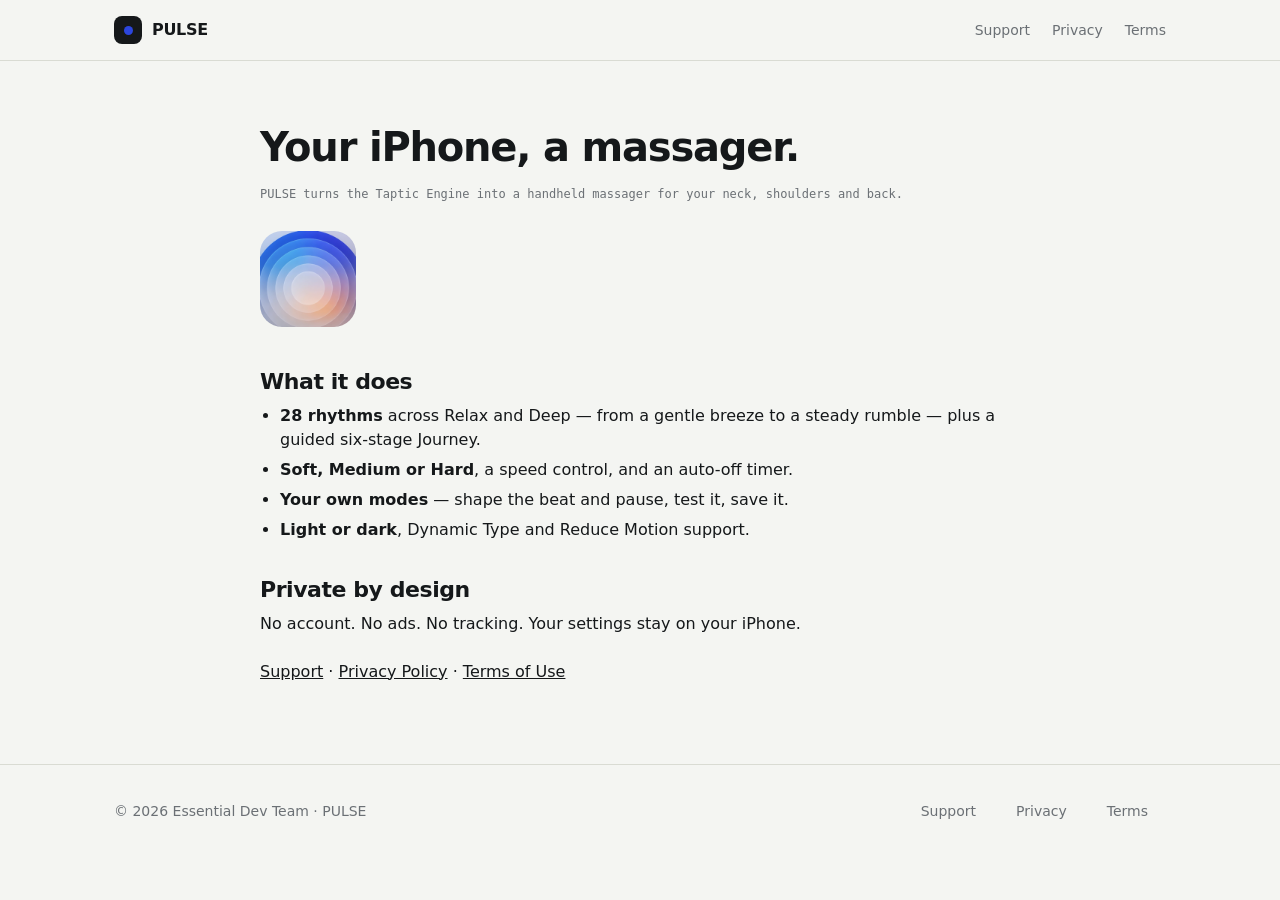
==== index.html @ e2ceb49c "PULSE website: privacy, terms, support" ====
<!doctype html>
<html lang="en">
<head>
  <meta charset="utf-8">
  <meta name="viewport" content="width=device-width, initial-scale=1">
  <title>PULSE — Your iPhone, a massager</title>
  <meta name="description" content="PULSE turns your iPhone into a handheld massager: 28 rhythms, three intensities, an auto-off timer and your own custom modes. No account, no ads, no tracking.">
  <link rel="icon" href="assets/icon.png">
  <link rel="stylesheet" href="style.css">
</head>
<body>
  <header class="site">
    <div class="wrap nav">
      <a class="brand" href="index.html"><span class="mark"></span> PULSE</a>
      <nav class="nav-links"><a href="support.html">Support</a><a href="privacy.html">Privacy</a><a href="terms.html">Terms</a></nav>
    </div>
  </header>

  <main class="wrap doc">
    <h1>Your iPhone, a massager.</h1>
    <p class="updated">PULSE turns the Taptic Engine into a handheld massager for your neck, shoulders and back.</p>
    <p style="margin-top:20px"><img src="assets/icon.png" alt="PULSE app icon" width="96" height="96" style="border-radius:22px"></p>
    <h2>What it does</h2>
    <ul>
      <li><strong>28 rhythms</strong> across Relax and Deep — from a gentle breeze to a steady rumble — plus a guided six-stage Journey.</li>
      <li><strong>Soft, Medium or Hard</strong>, a speed control, and an auto-off timer.</li>
      <li><strong>Your own modes</strong> — shape the beat and pause, test it, save it.</li>
      <li><strong>Light or dark</strong>, Dynamic Type and Reduce Motion support.</li>
    </ul>
    <h2>Private by design</h2>
    <p>No account. No ads. No tracking. Your settings stay on your iPhone.</p>
    <p style="margin-top:24px"><a href="support.html">Support</a> · <a href="privacy.html">Privacy Policy</a> · <a href="terms.html">Terms of Use</a></p>
  </main>

  <footer class="site">
    <div class="wrap row">
      <span>© 2026 Essential Dev Team · PULSE</span>
      <nav class="nav-links"><a href="support.html">Support</a><a href="privacy.html">Privacy</a><a href="terms.html">Terms</a></nav>
    </div>
  </footer>
</body>
</html>
---- style.css ----
:root {
  --bg: #F4F5F2; --paper: #FFFFFF; --sand: #ECEDE7; --rule: #D9DBD3;
  --ink: #15181A; --mute: #6B7075; --dim: #A2A7AB; --accent: #2C46DE;
  --sf: -apple-system, "SF Pro Text", "SF Pro Display", system-ui, Helvetica, Arial, sans-serif;
  --mono: "SF Mono", ui-monospace, Menlo, Consolas, monospace;
  --wrap: 1100px;
}
@media (prefers-color-scheme: dark) {
  :root { --bg: #15181A; --paper: #1C1F23; --sand: #23272C; --rule: #2F3439; --ink: #F4F5F2; --mute: #A2A7AB; --dim: #6B7075; }
}
* { box-sizing: border-box; margin: 0; padding: 0; }
html { scroll-behavior: smooth; }
body { overflow-x: hidden; background: var(--bg); color: var(--ink); font-family: var(--sf); -webkit-font-smoothing: antialiased; line-height: 1.5; }
a { color: inherit; }
.wrap { max-width: var(--wrap); margin: 0 auto; padding: 0 24px; }
.mono { font-family: var(--mono); }
.orange { color: var(--accent); }

/* header */
header.site { position: sticky; top: 0; z-index: 10; background: color-mix(in srgb, var(--bg) 88%, transparent); backdrop-filter: blur(12px); border-bottom: 1px solid var(--rule); }
.nav { display: flex; align-items: center; justify-content: space-between; height: 60px; }
.brand { display: flex; align-items: center; gap: 10px; text-decoration: none; font-weight: 700; letter-spacing: -0.02em; }
.brand .mark { width: 28px; height: 28px; border-radius: 8px; background: #15181A; position: relative; }
.brand .mark::after { content: ""; position: absolute; inset: 0; margin: auto; width: 9px; height: 9px; border-radius: 50%; background: var(--accent); }
.nav-links { display: flex; gap: 22px; font-size: 14px; }
.nav-links a { text-decoration: none; color: var(--mute); }
.nav-links a:hover, .nav-links a.on { color: var(--ink); }

/* buttons */
.btn { display: inline-flex; align-items: center; justify-content: center; gap: 8px; height: 48px; padding: 0 22px; border-radius: 12px; background: var(--ink); color: var(--bg); font-weight: 600; text-decoration: none; font-size: 15px; transition: transform .15s ease, opacity .15s ease; }
.btn:hover { transform: translateY(-1px); opacity: .92; }
.btn.ghost { background: transparent; color: var(--ink); border: 1px solid var(--rule); }
.btn.orange { background: var(--accent); color: #fff; }

/* hero */
.hero { padding: 72px 0 40px; display: grid; grid-template-columns: 1.1fr .9fr; gap: 48px; align-items: center; }
.hero h1 { font-size: clamp(40px, 6vw, 68px); line-height: 1.02; letter-spacing: -0.035em; font-weight: 800; }
.hero h1 em { font-style: normal; color: var(--accent); }
.hero p.lead { margin-top: 20px; font-size: 19px; color: var(--mute); max-width: 48ch; }
.hero .cta { margin-top: 28px; display: flex; gap: 12px; flex-wrap: wrap; align-items: center; }
.hero .cta small { font-family: var(--mono); font-size: 12px; color: var(--dim); }
.hero-proof { margin-top: 28px; display: flex; gap: 22px; flex-wrap: wrap; font-family: var(--mono); font-size: 12px; color: var(--mute); }
.hero-proof span::before { content: "●"; color: var(--accent); margin-right: 8px; }

/* phone */
.phone { width: 300px; aspect-ratio: 603/1311; border-radius: 46px; border: 6px solid #1c1f23; background: #000; overflow: hidden; box-shadow: 0 40px 80px rgba(0,0,0,.25), inset 0 0 0 1px rgba(255,255,255,.06); position: relative; }
.phone img { width: 100%; height: 100%; display: block; object-fit: cover; }
.phone-stage { position: relative; display: flex; justify-content: center; }
.phone-stage .phone.back { position: absolute; translate: -150px 44px; rotate: -6deg; scale: .86; opacity: .92; z-index: 0; }
.phone-stage .phone.front { z-index: 1; }
@media (prefers-reduced-motion: no-preference) {
  .float { animation: float 7s ease-in-out infinite; }
  .float.delay { animation-delay: -3.5s; }
  @keyframes float { 0%,100% { transform: translateY(0) } 50% { transform: translateY(-10px) } }
}

/* sections */
section { padding: 80px 0; border-top: 1px solid var(--rule); }
.eyebrow { font-family: var(--mono); font-size: 12px; color: var(--accent); letter-spacing: .04em; text-transform: uppercase; }
h2 { font-size: clamp(28px, 4vw, 44px); letter-spacing: -0.03em; line-height: 1.08; margin-top: 10px; font-weight: 800; }
.sub { color: var(--mute); font-size: 17px; margin-top: 14px; max-width: 60ch; }

.grid3 { display: grid; grid-template-columns: repeat(3, 1fr); gap: 0; margin-top: 40px; border-top: 1px solid var(--rule); }
.grid3 > div { padding: 24px 20px 24px 0; border-bottom: 1px solid var(--rule); }
.grid3 h3 { font-size: 17px; letter-spacing: -0.01em; margin-bottom: 6px; }
.grid3 p { color: var(--mute); font-size: 15px; }
.grid3 .n { font-family: var(--mono); font-size: 12px; color: var(--accent); margin-bottom: 12px; }

/* memory stack demo */
.demo { display: grid; grid-template-columns: 1fr 1fr; gap: 48px; align-items: center; margin-top: 40px; }
.ledger { border-top: 1px solid var(--rule); }
.ledger .l { display: flex; justify-content: space-between; padding: 12px 0; border-bottom: 1px solid var(--rule); font-size: 15px; }
.ledger .l span:last-child { font-family: var(--mono); font-size: 13px; }
.bars { position: relative; display: flex; gap: 10px; align-items: flex-end; height: 180px; margin-top: 8px; }
.bars i { flex: 1; background: var(--sand); border-radius: 6px; position: relative; height: 100%; }
.bars i b { position: absolute; left: 0; right: 0; bottom: 0; background: var(--ink); border-radius: 6px; height: 0; transition: height 1.1s cubic-bezier(.2,.8,.2,1); }
.bars i.tight b { background: var(--accent); } .bars i.no b { background: repeating-linear-gradient(45deg, var(--dim) 0 4px, transparent 4px 8px); }
.bars i em { position: absolute; top: -22px; left: 0; right: 0; text-align: center; font-style: normal; font-family: var(--mono); font-size: 12px; color: var(--mute); }
.bars .limit { position: absolute; left: -6px; right: -6px; height: 2px; background: var(--accent); bottom: 82%; }
.bars .limit::after { content: "limit"; position: absolute; right: 0; top: -18px; font-family: var(--mono); font-size: 11px; color: var(--accent); }
.in .bars i b { height: var(--h); }
.tags { display: flex; gap: 8px; flex-wrap: wrap; margin-top: 18px; }
.tag { font-family: var(--mono); font-size: 12px; padding: 4px 10px; border: 1px solid var(--rule); border-radius: 6px; color: var(--mute); }
.tag.ink { border-color: var(--ink); color: var(--ink); } .tag.orange { border-color: var(--accent); color: var(--accent); }

/* screenshots row */
.shots { display: grid; grid-template-columns: repeat(4, 1fr); gap: 28px; margin-top: 40px; }
.shots figure { text-align: center; }
.shots .phone { width: 100%; max-width: 240px; margin: 0 auto; border-width: 5px; border-radius: 38px; }
.shots figcaption { margin-top: 14px; font-size: 14px; color: var(--mute); }
.shots figcaption b { color: var(--ink); display: block; }

/* models marquee */
.marquee { overflow: hidden; border-top: 1px solid var(--rule); border-bottom: 1px solid var(--rule); padding: 18px 0; margin-top: 40px; -webkit-mask-image: linear-gradient(90deg, transparent, #000 10%, #000 90%, transparent); mask-image: linear-gradient(90deg, transparent, #000 10%, #000 90%, transparent); }
.marquee .track { display: flex; gap: 40px; width: max-content; font-family: var(--mono); font-size: 15px; color: var(--mute); white-space: nowrap; }
.marquee .track span b { color: var(--ink); font-weight: 600; }
@media (prefers-reduced-motion: no-preference) { .marquee .track { animation: scroll 38s linear infinite; } @keyframes scroll { to { transform: translateX(-50%) } } }

/* privacy block */
.privacy { display: grid; grid-template-columns: 1fr 1fr; gap: 48px; align-items: start; margin-top: 40px; }
.privacy ul { list-style: none; border-top: 1px solid var(--rule); }
.privacy li { padding: 14px 0; border-bottom: 1px solid var(--rule); display: flex; gap: 14px; align-items: baseline; }
.privacy li::before { content: "—"; color: var(--accent); font-family: var(--mono); }
.callout { background: var(--paper); border: 1px solid var(--rule); border-radius: 12px; padding: 20px 22px; }
.callout .k { font-family: var(--mono); font-size: 12px; color: var(--mute); }
.callout .v { font-size: 22px; font-weight: 700; letter-spacing: -0.02em; margin-top: 4px; }

/* pricing */
.plans { display: grid; grid-template-columns: 1fr 1fr; gap: 24px; margin-top: 40px; }
.plan { background: var(--paper); border: 1px solid var(--rule); border-radius: 16px; padding: 28px; }
.plan.pro { border-color: var(--ink); }
.plan .name { font-family: var(--mono); font-size: 12px; color: var(--mute); }
.plan .price { font-size: 40px; font-weight: 800; letter-spacing: -0.03em; margin-top: 6px; }
.plan .price small { font-size: 14px; color: var(--mute); font-weight: 500; letter-spacing: 0; margin-left: 6px; }
.plan ul { list-style: none; margin-top: 18px; }
.plan li { padding: 8px 0; border-top: 1px solid var(--rule); font-size: 15px; }

/* faq */
.faq details { border-top: 1px solid var(--rule); padding: 16px 0; }
.faq details:last-child { border-bottom: 1px solid var(--rule); }
.faq summary { cursor: pointer; font-weight: 600; font-size: 16px; list-style: none; display: flex; justify-content: space-between; }
.faq summary::after { content: "+"; color: var(--accent); font-family: var(--mono); }
.faq details[open] summary::after { content: "–"; }
.faq p { margin-top: 10px; color: var(--mute); font-size: 15px; max-width: 70ch; }

/* docs */
.doc { padding: 56px 0 80px; max-width: 760px; }
.doc h1 { font-size: 40px; letter-spacing: -0.03em; }
.doc .updated { font-family: var(--mono); font-size: 12px; color: var(--mute); margin: 8px 0 28px; }
.doc h2 { font-size: 22px; margin: 36px 0 10px; letter-spacing: -0.02em; }
.doc p, .doc li { font-size: 16px; color: var(--ink); }
.doc p + p { margin-top: 12px; }
.doc ul { padding-left: 20px; margin-top: 8px; } .doc li { margin: 6px 0; }
.doc table { width: 100%; border-collapse: collapse; margin-top: 12px; font-size: 14px; }
.doc th, .doc td { text-align: left; padding: 10px 8px; border-bottom: 1px solid var(--rule); vertical-align: top; }
.doc th { font-family: var(--mono); font-weight: 500; color: var(--mute); font-size: 12px; }
.doc code { font-family: var(--mono); font-size: 13px; background: var(--sand); padding: 2px 6px; border-radius: 4px; }
.support-card { background: var(--paper); border: 1px solid var(--rule); border-radius: 12px; padding: 20px; margin: 14px 0; }
.support-card h3 { font-size: 16px; margin-bottom: 6px; }

/* footer */
footer.site { border-top: 1px solid var(--rule); padding: 36px 0 60px; color: var(--mute); font-size: 14px; }
footer .row { display: flex; justify-content: space-between; gap: 20px; flex-wrap: wrap; }
footer a { color: var(--mute); text-decoration: none; margin-right: 18px; }
footer a:hover { color: var(--ink); }

/* reveal */
.reveal { opacity: 0; transform: translateY(18px); transition: opacity .7s ease, transform .7s ease; }
.reveal.in { opacity: 1; transform: none; }
@media (prefers-reduced-motion: reduce) { .reveal { opacity: 1; transform: none; transition: none; } .bars i b { transition: none; } }

@media (max-width: 860px) {
  .hero, .demo, .privacy, .plans { grid-template-columns: 1fr; }
  .hero { padding-top: 40px; }
  .phone-stage .phone.back { display: none; }
  .grid3 { grid-template-columns: 1fr; }
  .shots { grid-template-columns: 1fr 1fr; }
  .nav-links { gap: 14px; }
  .nav-links a[href^="#"] { display: none; }
  .hero h1 { font-size: 38px; }
}

@media (prefers-color-scheme: dark) { :root { --accent: #7D92FF; } }
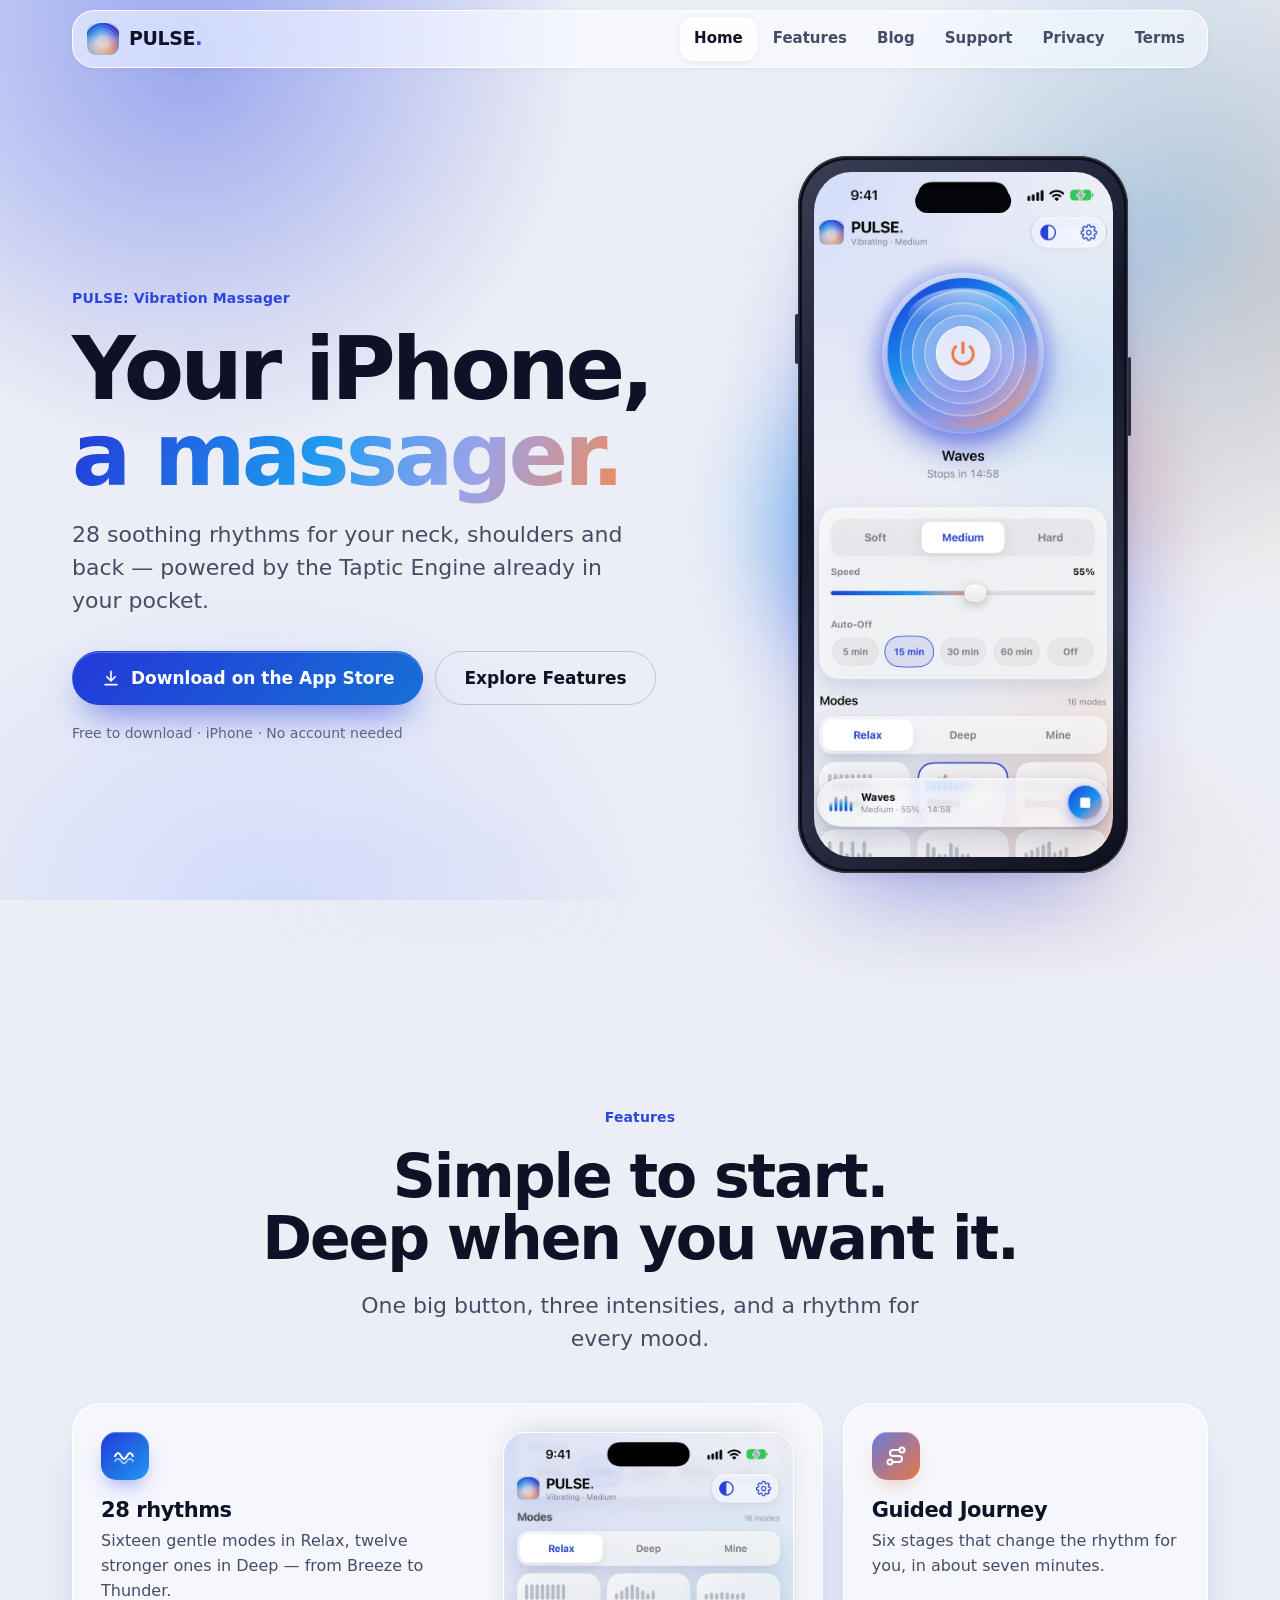
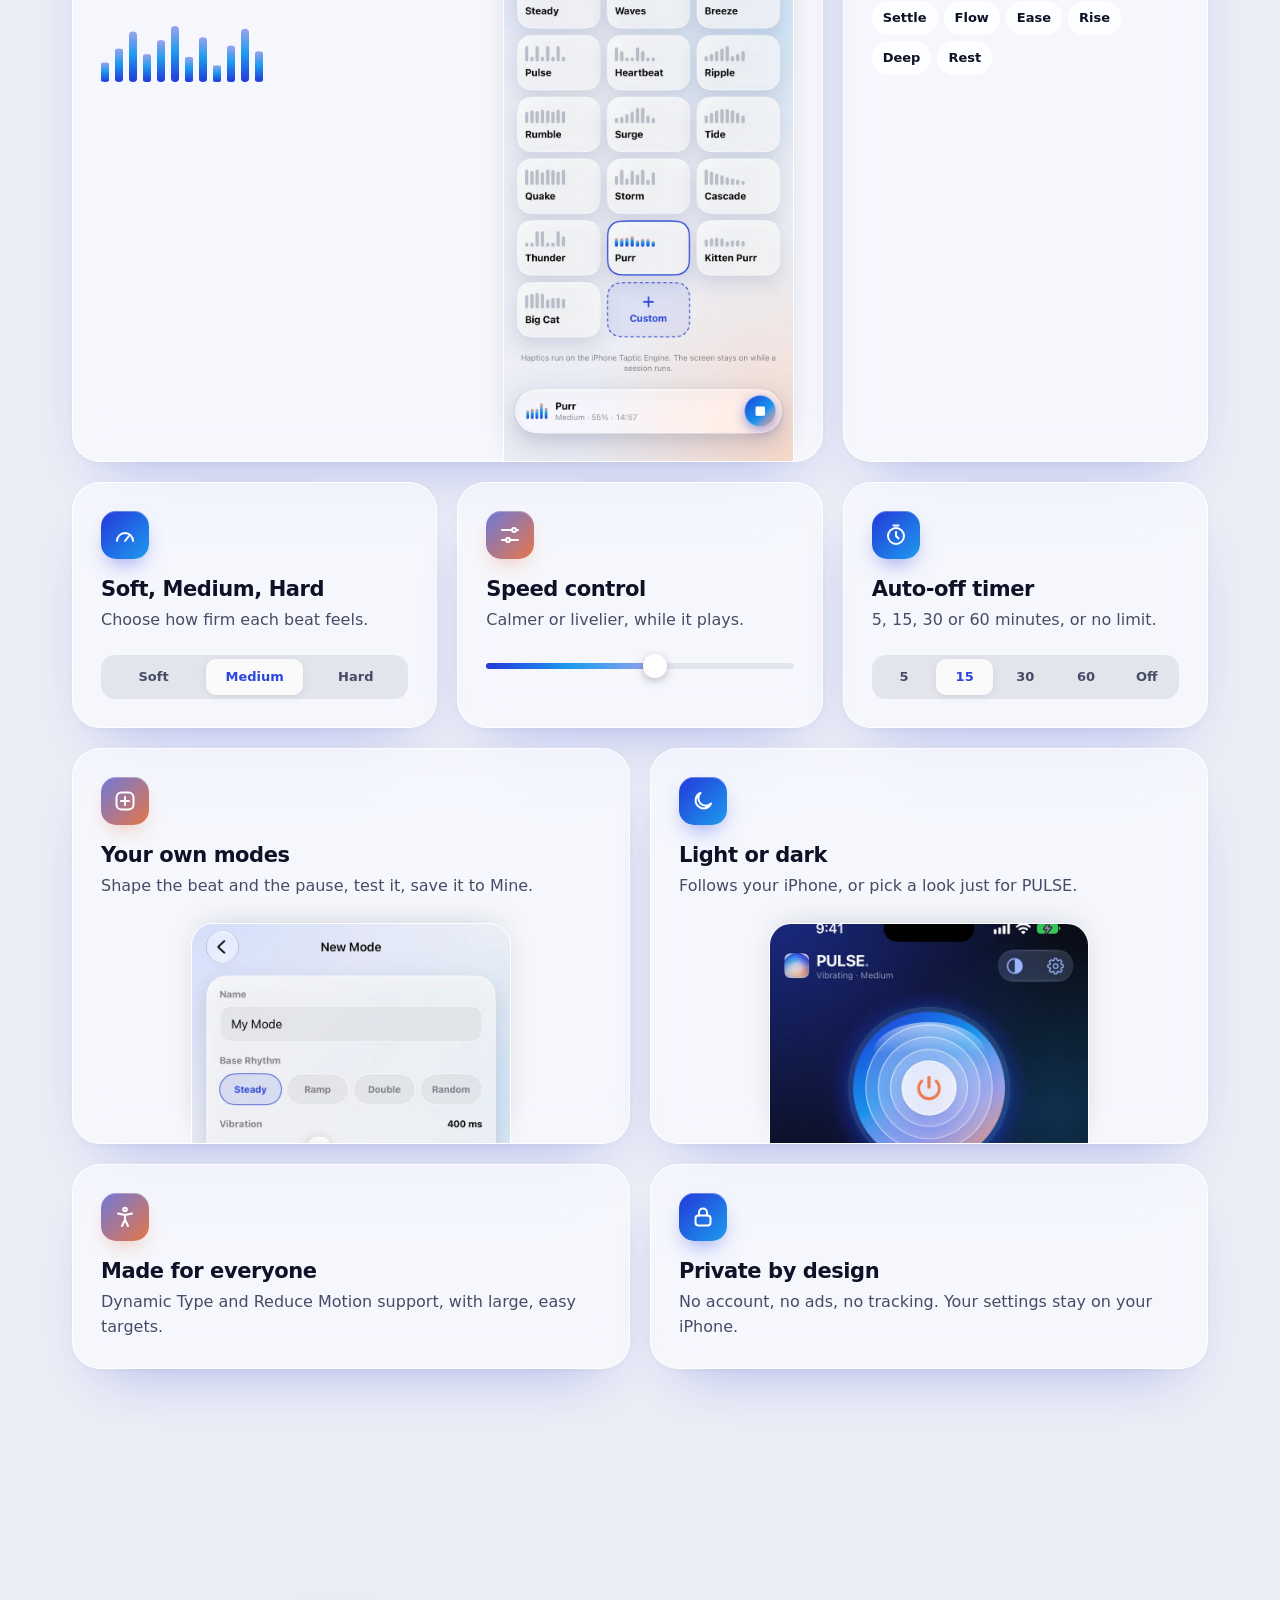
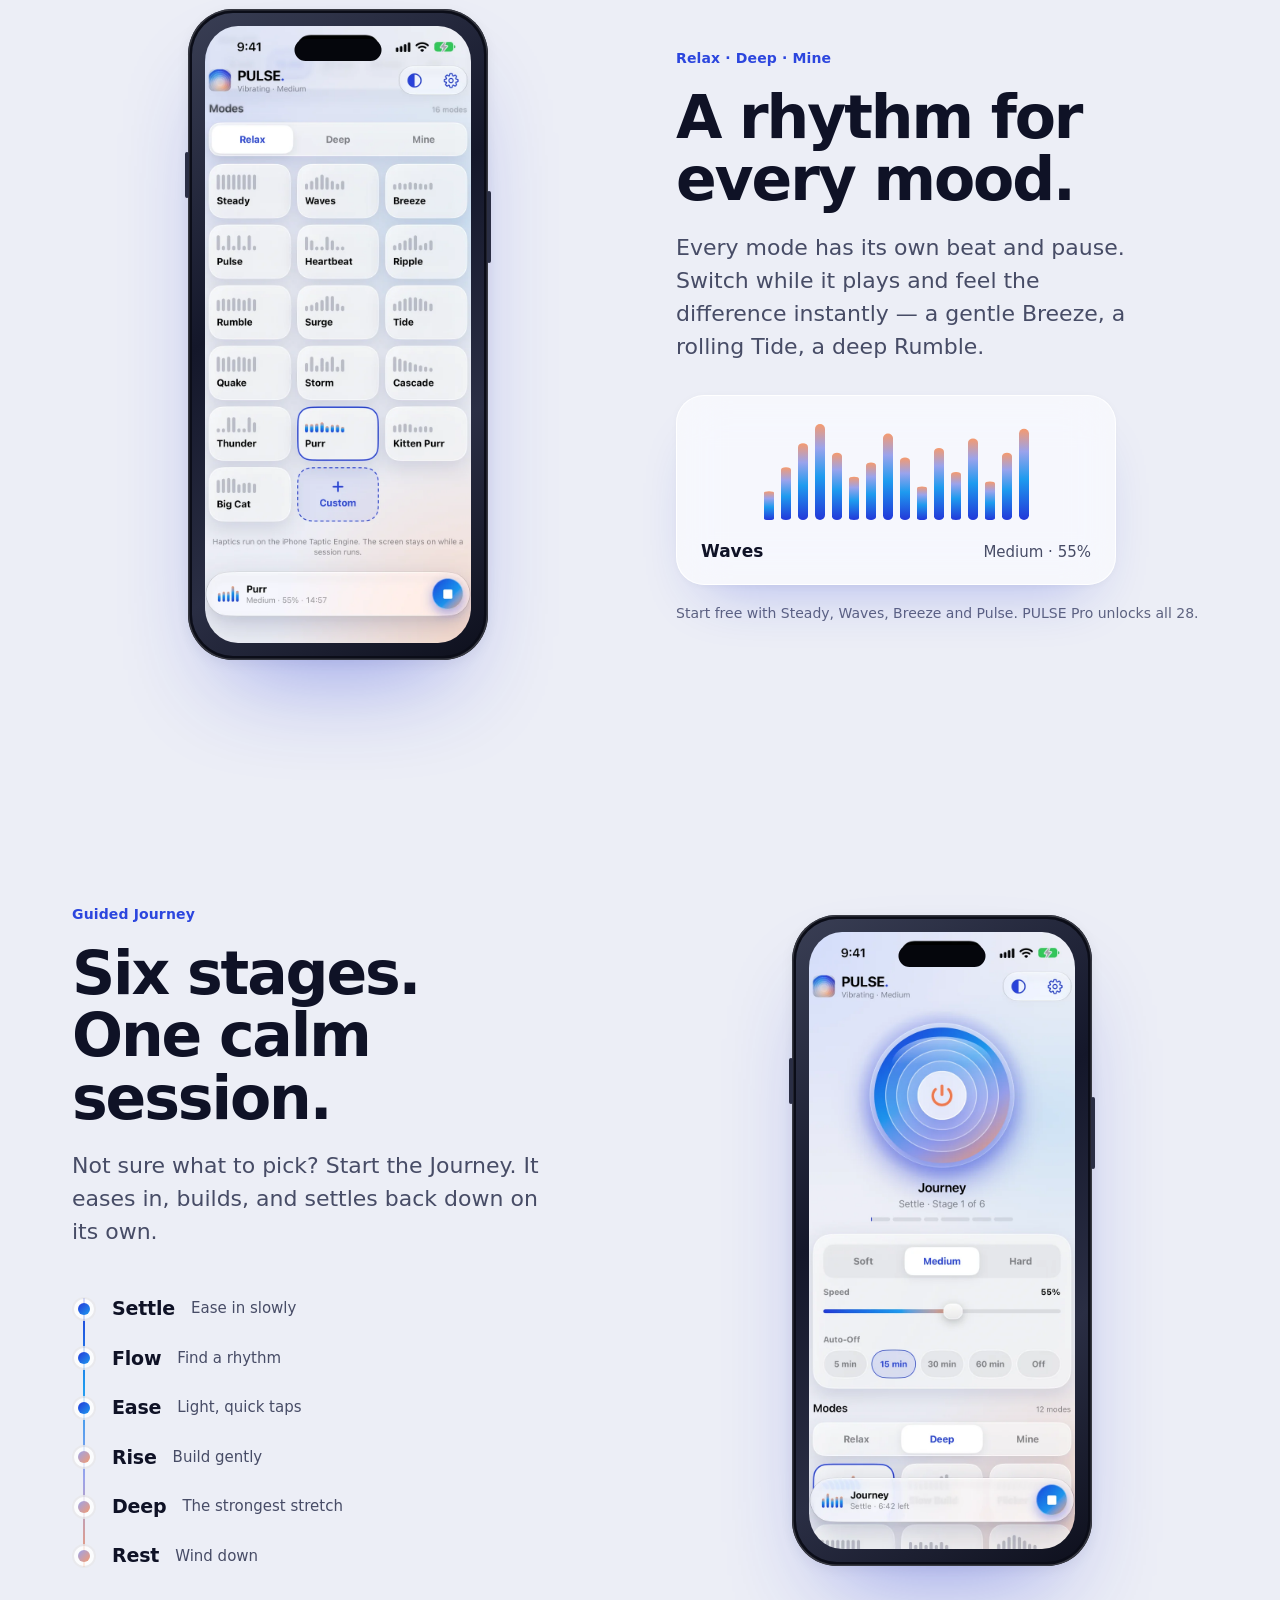
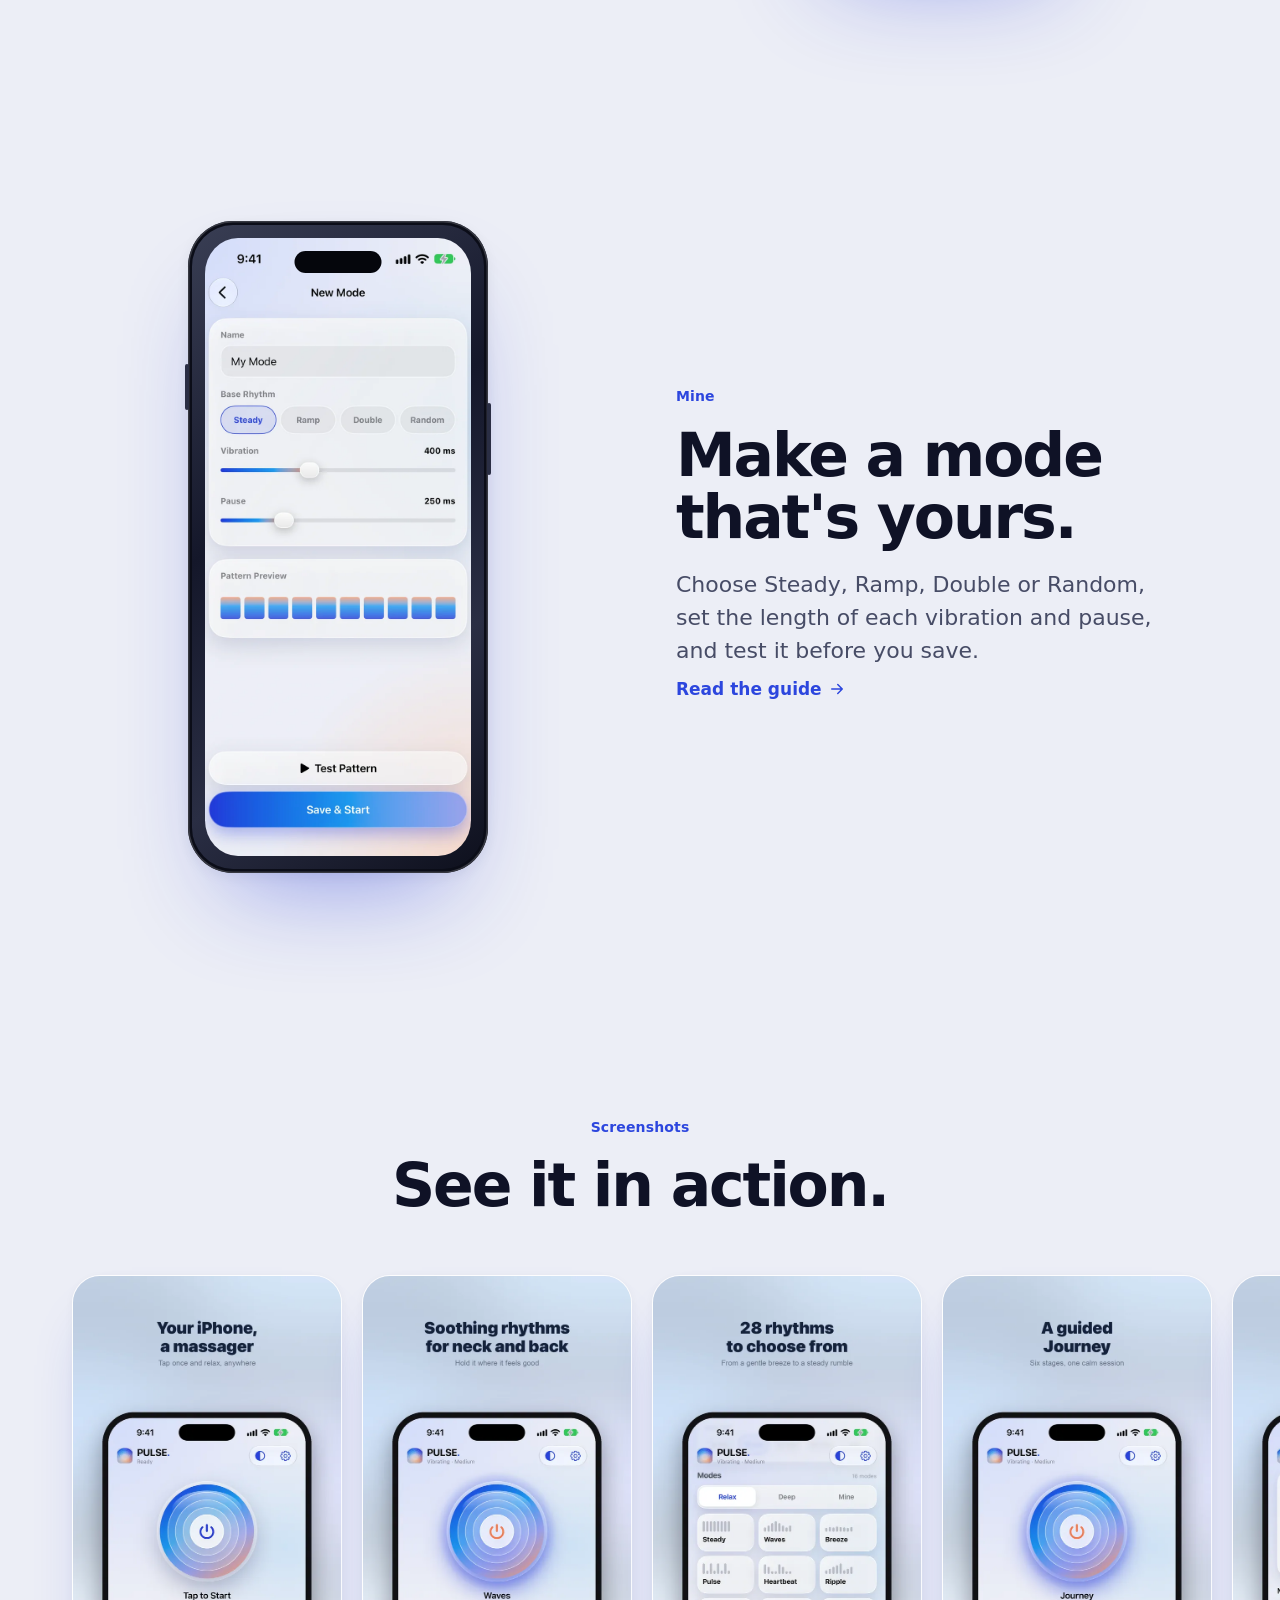
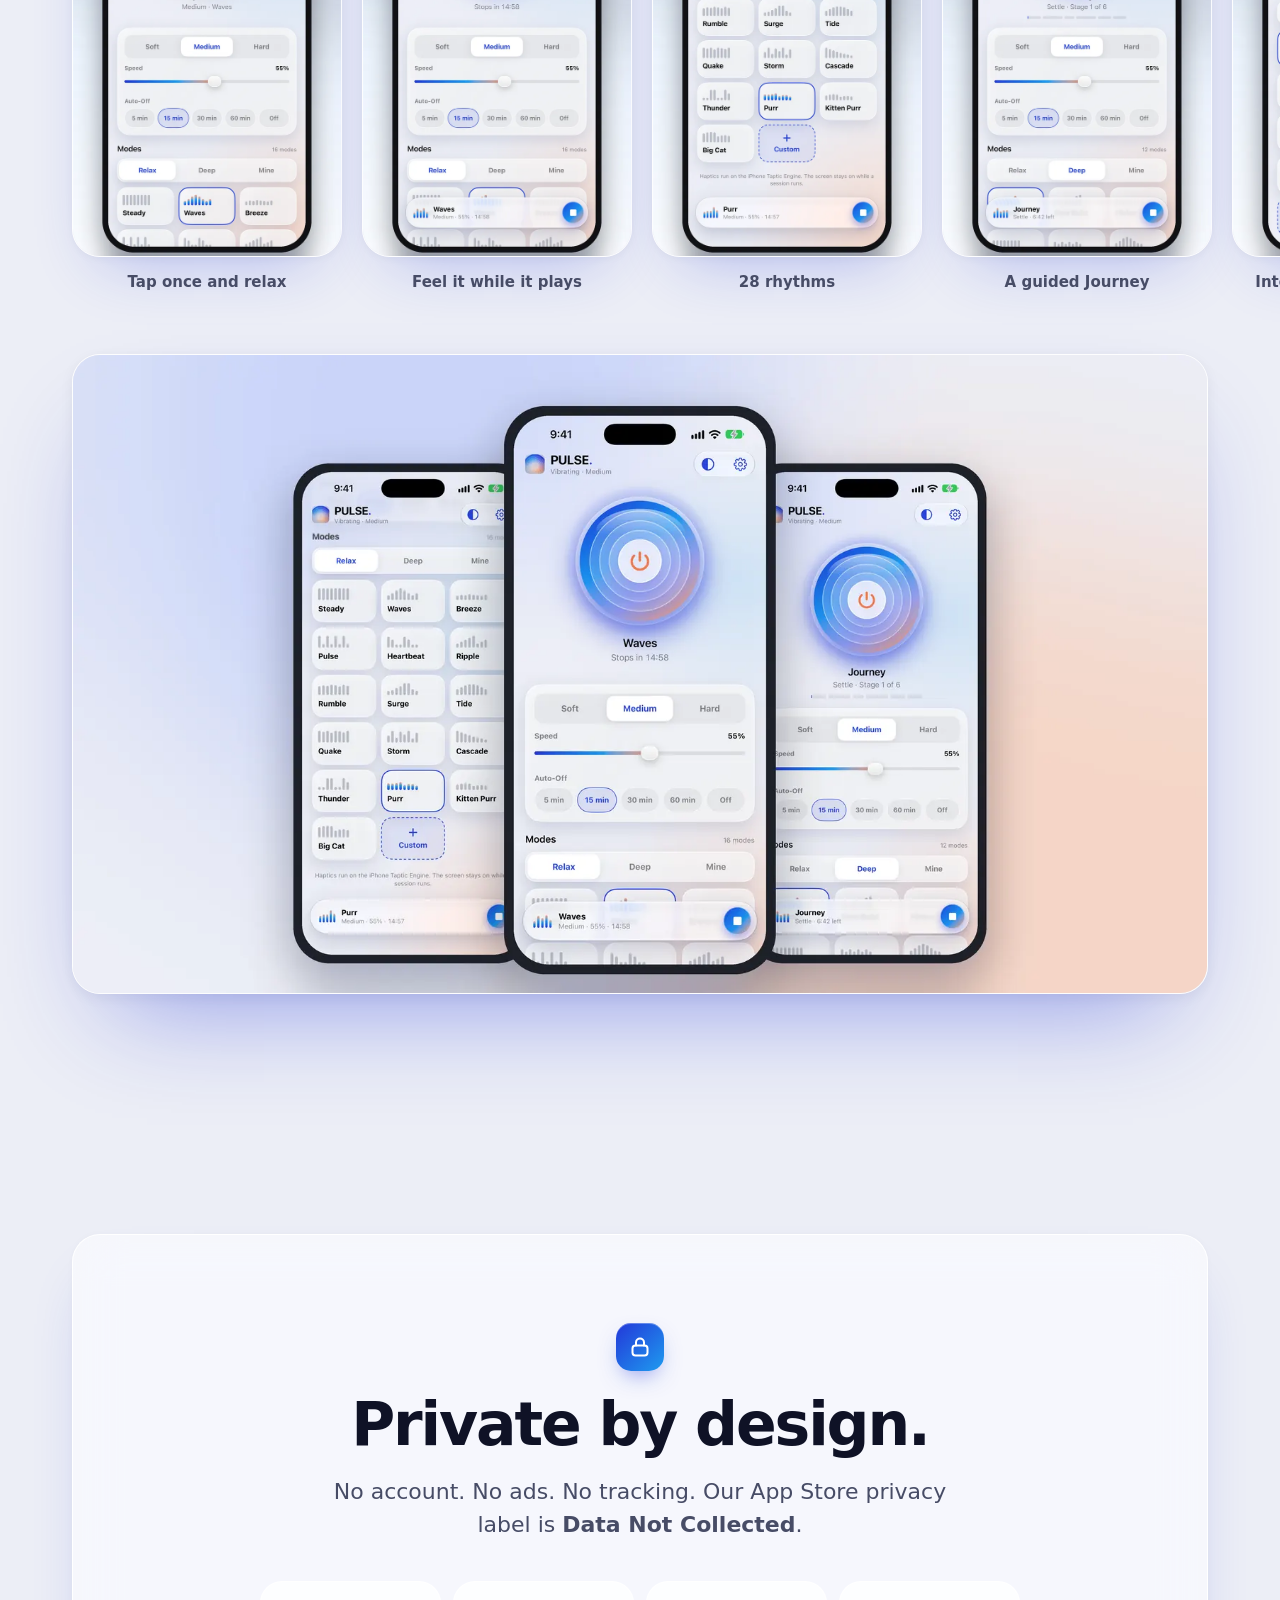
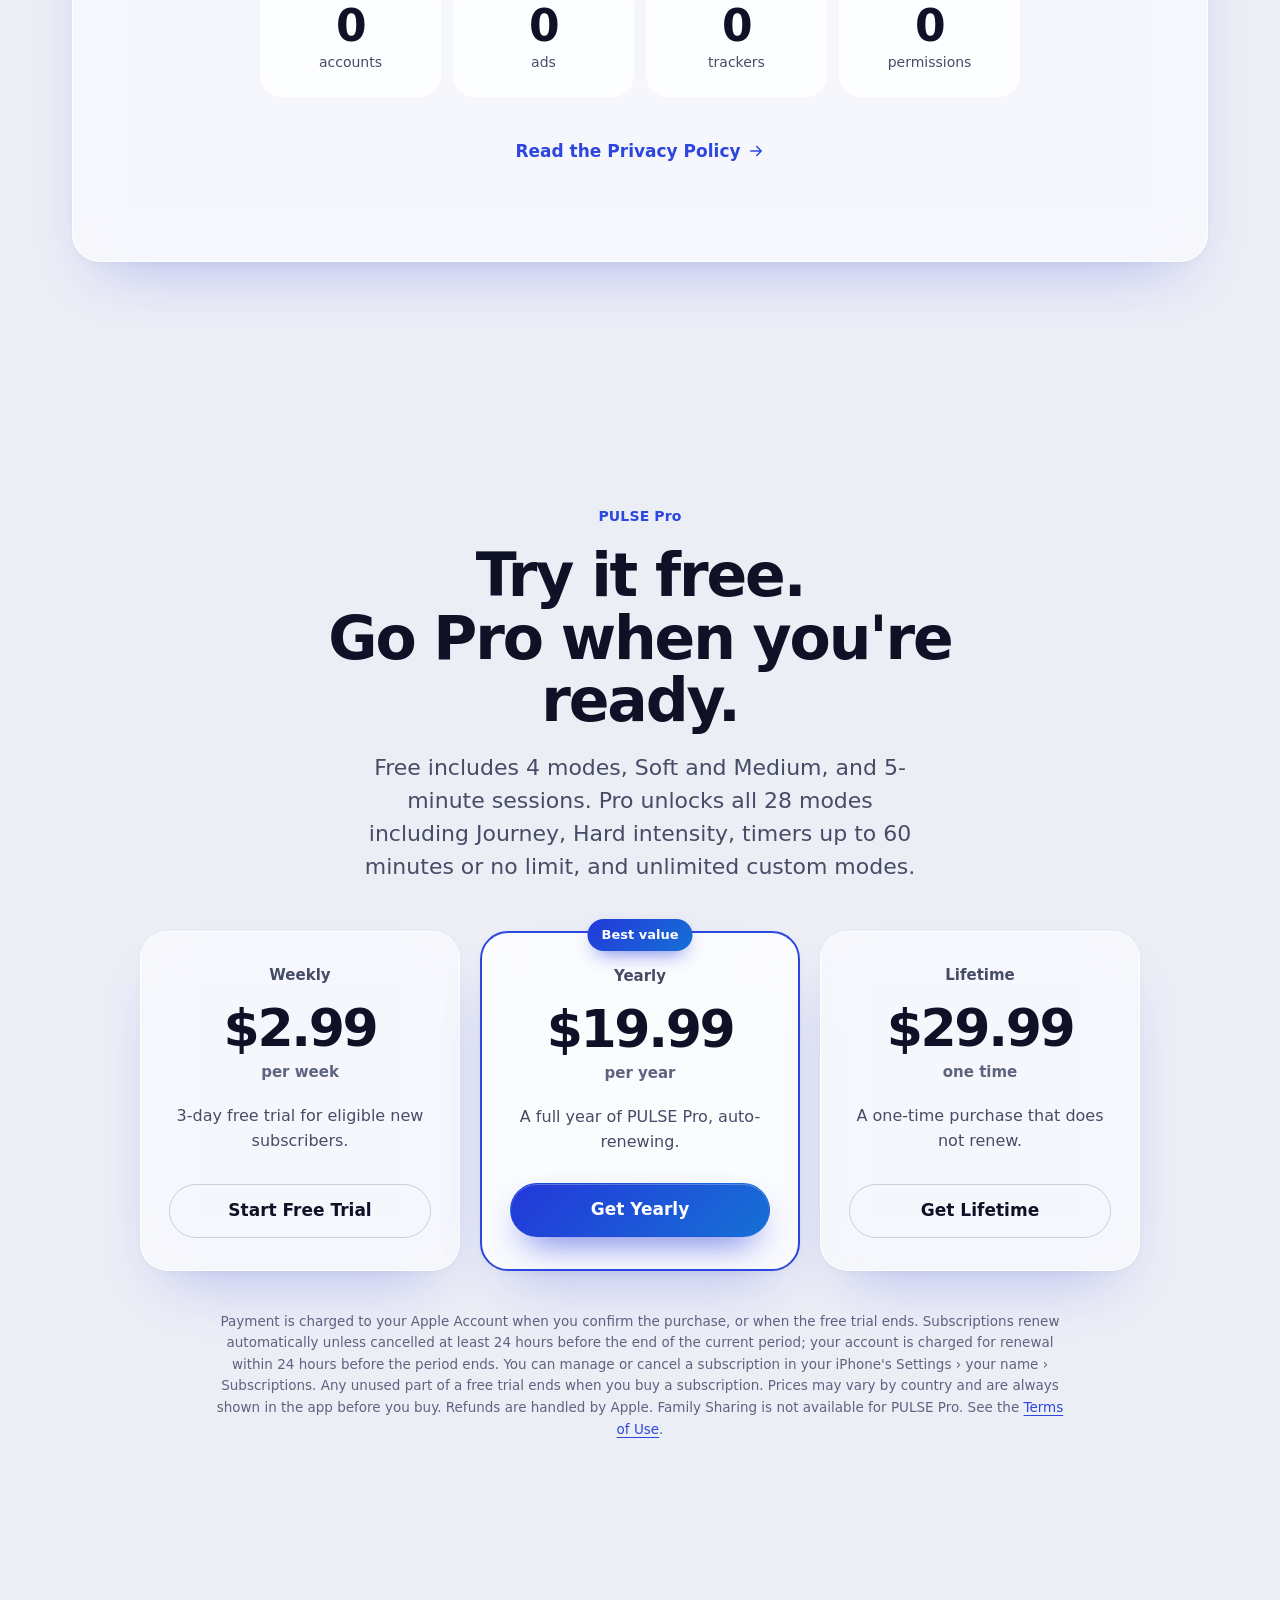
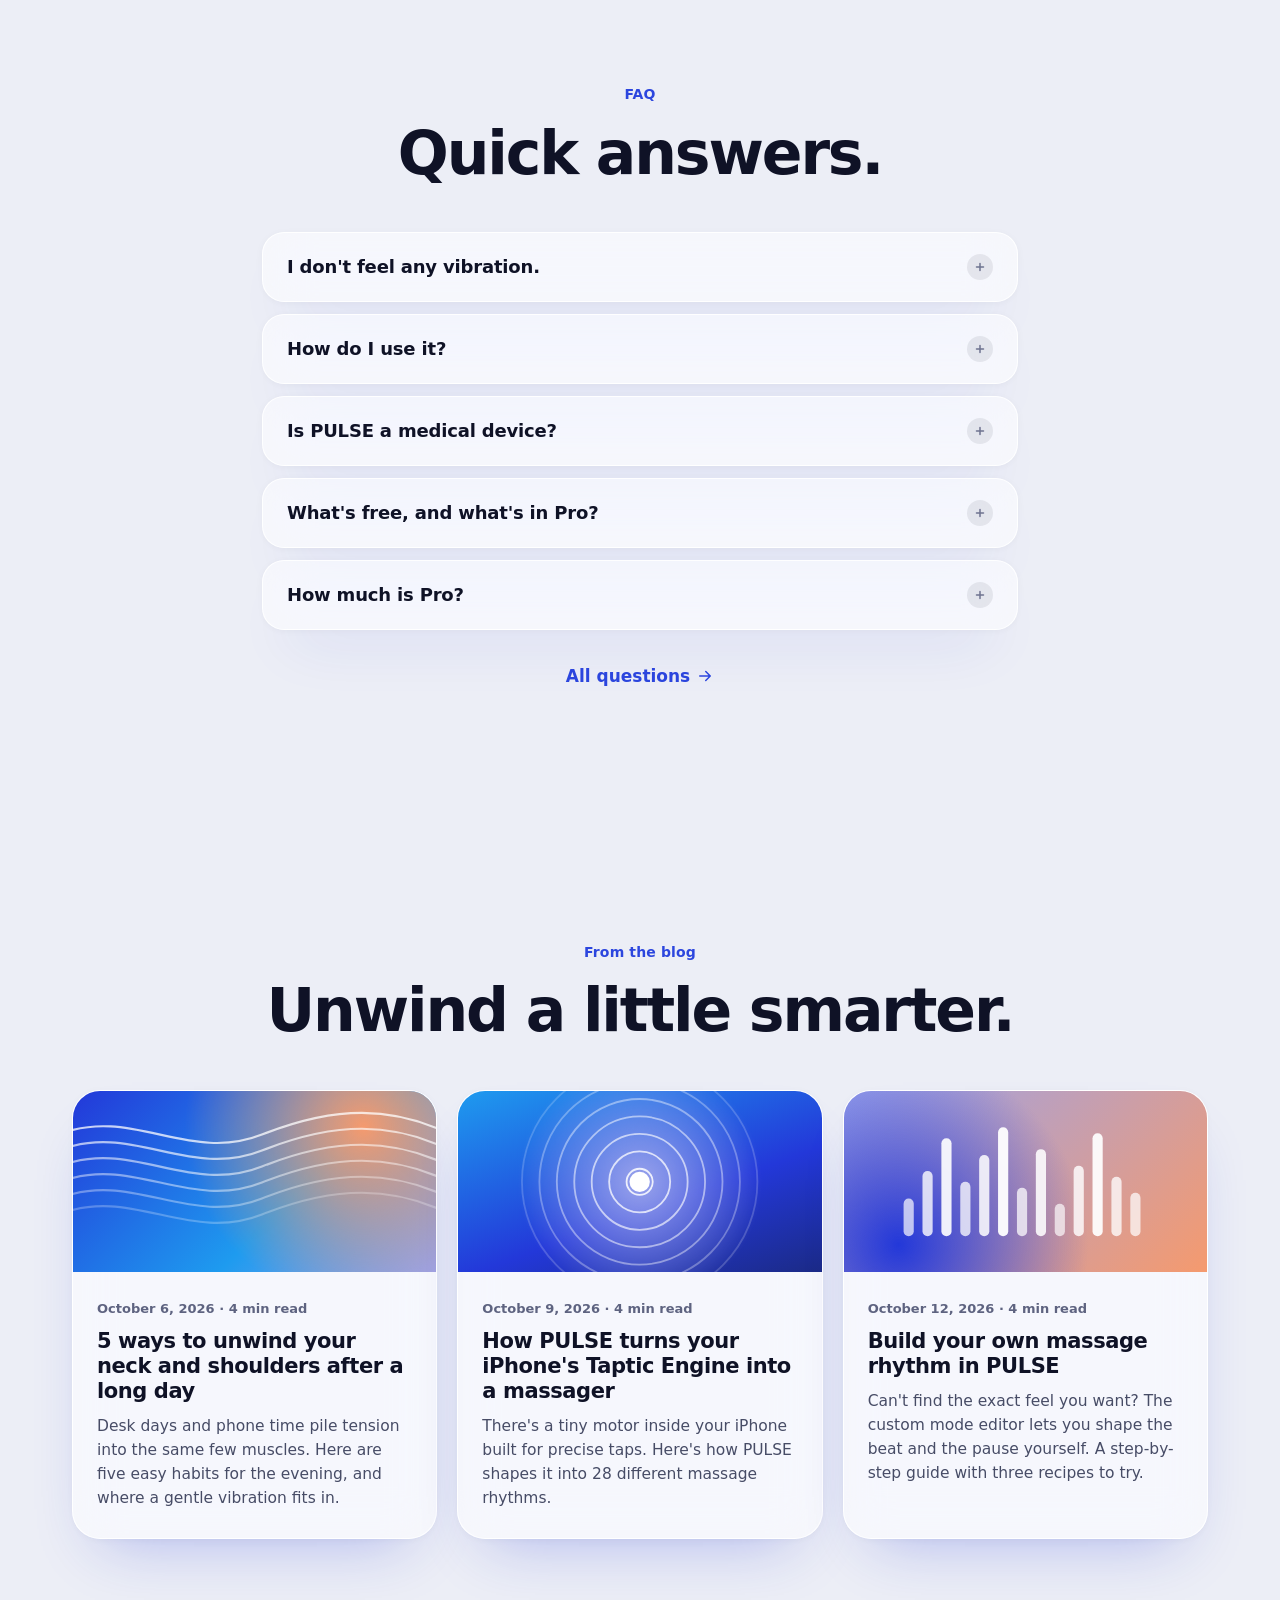
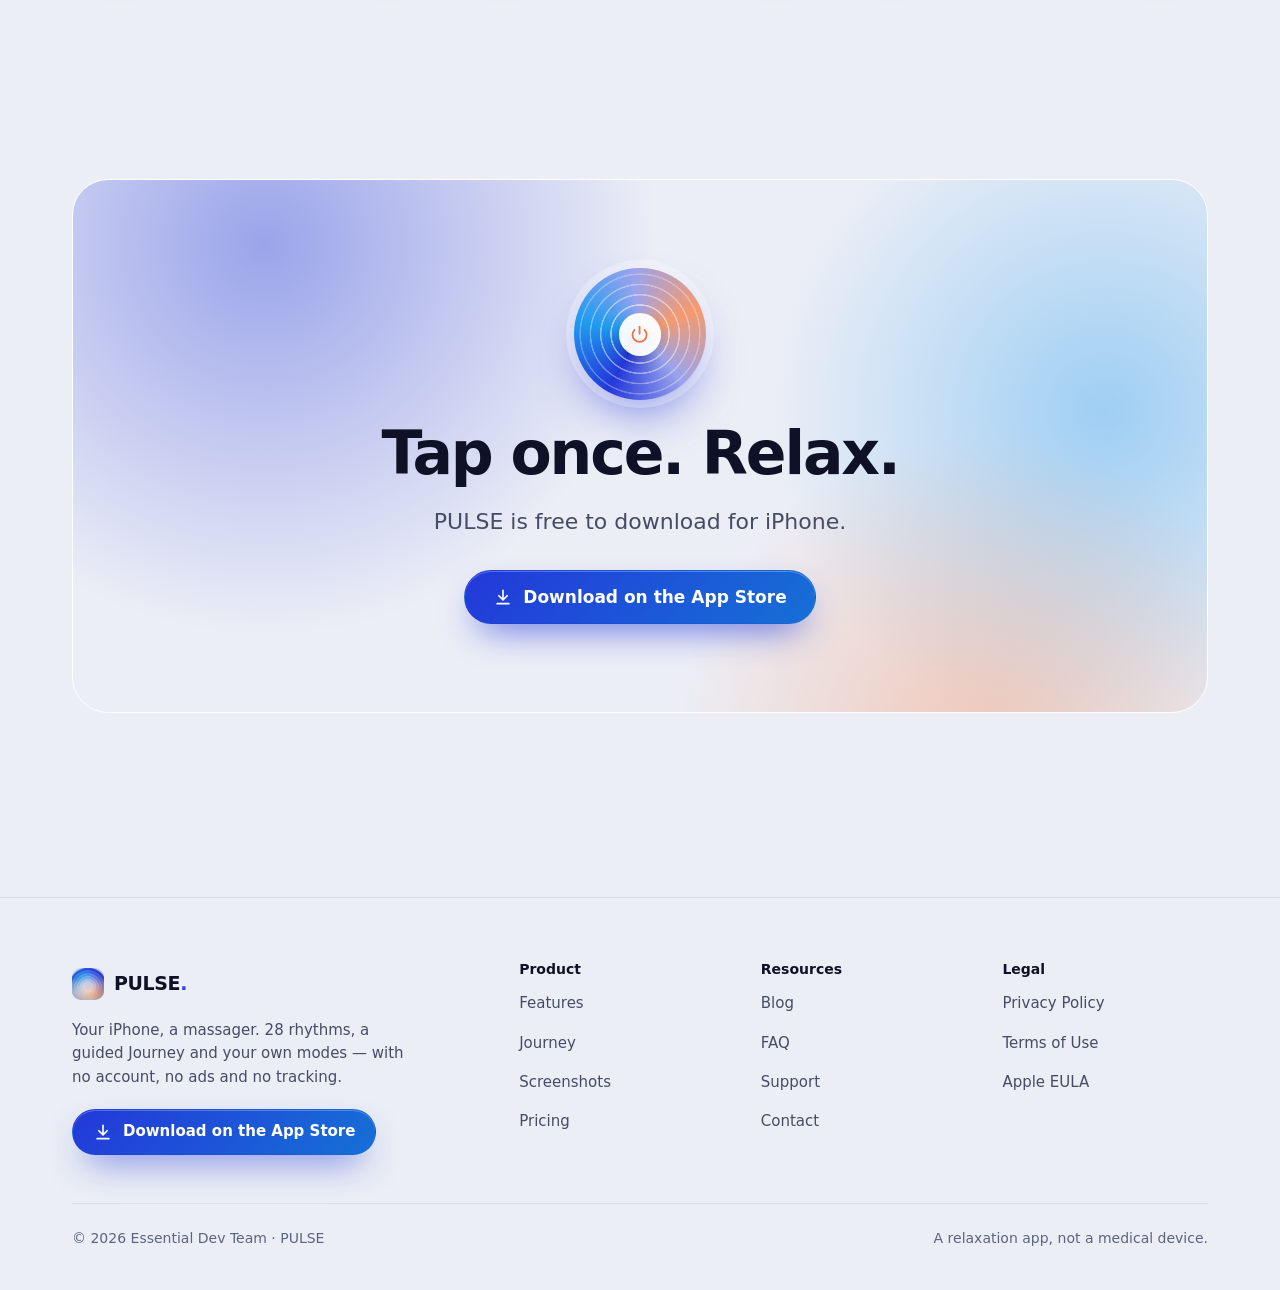
==== commit 82e95d39: "Redesigned PULSE website: product page, FAQ, blog" ====
--- a/index.html
+++ b/index.html
@@ -4,38 +4,328 @@
   <meta charset="utf-8">
   <meta name="viewport" content="width=device-width, initial-scale=1">
   <title>PULSE — Your iPhone, a massager</title>
-  <meta name="description" content="PULSE turns your iPhone into a handheld massager: 28 rhythms, three intensities, an auto-off timer and your own custom modes. No account, no ads, no tracking.">
+  <meta name="description" content="PULSE turns your iPhone's Taptic Engine into a handheld body massager: 28 rhythms, a guided Journey, three intensities, an auto-off timer and your own modes. No account, no ads, no tracking.">
+  <meta name="theme-color" content="#ECEEF6" media="(prefers-color-scheme: light)">
+  <meta name="theme-color" content="#0A0C16" media="(prefers-color-scheme: dark)">
+  <meta name="apple-itunes-app" content="app-id=6822376098">
+  <link rel="canonical" href="https://snrgwa-bot.github.io/pulse-massager/">
+  <meta property="og:type" content="website">
+  <meta property="og:site_name" content="PULSE">
+  <meta property="og:title" content="PULSE — Your iPhone, a massager">
+  <meta property="og:description" content="PULSE turns your iPhone's Taptic Engine into a handheld body massager: 28 rhythms, a guided Journey, three intensities, an auto-off timer and your own modes. No account, no ads, no tracking.">
+  <meta property="og:url" content="https://snrgwa-bot.github.io/pulse-massager/">
+  <meta property="og:image" content="https://snrgwa-bot.github.io/pulse-massager/assets/shots/og.jpg">
+  <meta name="twitter:card" content="summary_large_image">
   <link rel="icon" href="assets/icon.png">
+  <link rel="apple-touch-icon" href="assets/icon.png">
   <link rel="stylesheet" href="style.css">
+  <script>document.documentElement.classList.add("js")</script>
+  <script src="main.js" defer></script>
 </head>
 <body>
+  <a class="skip" href="#main">Skip to content</a>
   <header class="site">
-    <div class="wrap nav">
-      <a class="brand" href="index.html"><span class="mark"></span> PULSE</a>
-      <nav class="nav-links"><a href="support.html">Support</a><a href="privacy.html">Privacy</a><a href="terms.html">Terms</a></nav>
+    <div class="wrap">
+      <div class="bar">
+        <a class="brand" href="index.html"><img src="assets/icon.png" alt="" width="32" height="32"><span>PULSE</span></a>
+        <button class="menu-btn" type="button" aria-expanded="false" aria-controls="site-nav" aria-label="Menu"><svg viewBox="0 0 24 24" fill="none" stroke="currentColor" stroke-width="2" stroke-linecap="round" stroke-linejoin="round" aria-hidden="true"><path d="M4 7h16M4 12h16M4 17h16"/></svg></button>
+        <nav class="primary" id="site-nav" aria-label="Main">
+          <ul><li><a href="index.html" aria-current="page">Home</a></li><li><a href="index.html#features">Features</a></li><li><a href="blog/index.html">Blog</a></li><li><a href="support.html">Support</a></li><li><a href="privacy.html">Privacy</a></li><li><a href="terms.html">Terms</a></li></ul>
+        </nav>
+      </div>
     </div>
   </header>
 
-  <main class="wrap doc">
-    <h1>Your iPhone, a massager.</h1>
-    <p class="updated">PULSE turns the Taptic Engine into a handheld massager for your neck, shoulders and back.</p>
-    <p style="margin-top:20px"><img src="assets/icon.png" alt="PULSE app icon" width="96" height="96" style="border-radius:22px"></p>
-    <h2>What it does</h2>
-    <ul>
-      <li><strong>28 rhythms</strong> across Relax and Deep — from a gentle breeze to a steady rumble — plus a guided six-stage Journey.</li>
-      <li><strong>Soft, Medium or Hard</strong>, a speed control, and an auto-off timer.</li>
-      <li><strong>Your own modes</strong> — shape the beat and pause, test it, save it.</li>
-      <li><strong>Light or dark</strong>, Dynamic Type and Reduce Motion support.</li>
-    </ul>
-    <h2>Private by design</h2>
-    <p>No account. No ads. No tracking. Your settings stay on your iPhone.</p>
-    <p style="margin-top:24px"><a href="support.html">Support</a> · <a href="privacy.html">Privacy Policy</a> · <a href="terms.html">Terms of Use</a></p>
+  <main id="main">
+    <section class="hero-full" aria-labelledby="hero-title">
+      <div class="mesh" aria-hidden="true"><span class="blob b1"></span><span class="blob b2"></span><span class="blob b3"></span><span class="blob b4"></span></div>
+      <div class="wrap hero">
+        <div class="hero-copy">
+          <span class="eyebrow">PULSE: Vibration Massager</span>
+          <h1 id="hero-title">Your iPhone,<br><span class="grad-text">a massager.</span></h1>
+          <p class="lead">28 soothing rhythms for your neck, shoulders and back — powered by the Taptic Engine already in your pocket.</p>
+          <div class="cta">
+            <a class="btn primary" href="https://apps.apple.com/app/id6822376098"><svg viewBox="0 0 24 24" fill="none" stroke="currentColor" stroke-width="2" stroke-linecap="round" stroke-linejoin="round" aria-hidden="true"><path d="M12 4v11M7 10.5l5 5 5-5M5 20h14"/></svg>Download on the App Store</a>
+            <a class="btn ghost" href="#features">Explore Features</a>
+          </div>
+          <p class="small hero-note">Free to download · iPhone · No account needed</p>
+        </div>
+        <div class="device-stage">
+          <span class="ripple"></span><span class="ripple"></span><span class="ripple"></span>
+          <span class="halo" aria-hidden="true"></span>
+          <div class="iphone hero-phone"><img src="assets/shots/app-02-running.webp" alt="PULSE playing the Waves mode at Medium intensity, stopping in 14:58" width="720" height="1564" fetchpriority="high"><span class="island" aria-hidden="true"></span></div>
+        </div>
+      </div>
+    </section>
+
+    <section class="block" id="features" aria-labelledby="features-title">
+      <div class="wrap">
+        <div class="head center reveal">
+          <span class="eyebrow">Features</span>
+          <h2 id="features-title">Simple to start.<br>Deep when you want it.</h2>
+          <p class="lead">One big button, three intensities, and a rhythm for every mood.</p>
+        </div>
+        <div class="bento">
+          <article class="tile glass t4 reveal">
+            <div class="tile-text">
+              <div class="icon"><svg viewBox="0 0 24 24" fill="none" stroke="currentColor" stroke-width="2" stroke-linecap="round" stroke-linejoin="round" aria-hidden="true"><path d="M2 12c2-4 4-4 6 0s4 4 6 0 4-4 6 0"/><path d="M2 17c2-3 4-3 6 0s4 3 6 0 4-3 6 0" opacity=".55"/></svg></div>
+              <h3>28 rhythms</h3>
+              <p>Sixteen gentle modes in Relax, twelve stronger ones in Deep — from Breeze to Thunder.</p>
+              <div class="bars lg" aria-hidden="true"><i style="--h:0.35;--d:-0.00s"></i><i style="--h:0.6;--d:-0.17s"></i><i style="--h:0.9;--d:-0.34s"></i><i style="--h:0.5;--d:-0.51s"></i><i style="--h:0.75;--d:-0.68s"></i><i style="--h:1;--d:-0.85s"></i><i style="--h:0.45;--d:-1.02s"></i><i style="--h:0.8;--d:-1.19s"></i><i style="--h:0.3;--d:-1.36s"></i><i style="--h:0.65;--d:-1.53s"></i><i style="--h:0.95;--d:-0.10s"></i><i style="--h:0.55;--d:-0.27s"></i></div>
+            </div>
+            <div class="crop"><img src="assets/shots/app-03-relax.webp" alt="The Relax tab with a grid of massage modes" width="720" height="1564" loading="lazy" style="object-position:center 62%"></div>
+          </article>
+          <article class="tile glass t2 reveal" style="--rd:.06s">
+            <div class="icon peach"><svg viewBox="0 0 24 24" fill="none" stroke="currentColor" stroke-width="2" stroke-linecap="round" stroke-linejoin="round" aria-hidden="true"><circle cx="6" cy="18" r="2.5"/><circle cx="18" cy="6" r="2.5"/><path d="M8.5 18H15a3 3 0 0 0 0-6H9a3 3 0 0 1 0-6h6.5"/></svg></div>
+            <h3>Guided Journey</h3>
+            <p>Six stages that change the rhythm for you, in about seven minutes.</p>
+            <ol class="mini-stages" aria-label="Journey stages"><li>Settle</li><li>Flow</li><li>Ease</li><li>Rise</li><li>Deep</li><li>Rest</li></ol>
+          </article>
+          <article class="tile glass t2 reveal">
+            <div class="icon"><svg viewBox="0 0 24 24" fill="none" stroke="currentColor" stroke-width="2" stroke-linecap="round" stroke-linejoin="round" aria-hidden="true"><path d="M4 18a8 8 0 1 1 16 0"/><path d="M12 18l4-5"/></svg></div>
+            <h3>Soft, Medium, Hard</h3>
+            <p>Choose how firm each beat feels.</p>
+            <div class="seg" aria-hidden="true"><span>Soft</span><span class="on">Medium</span><span>Hard</span></div>
+          </article>
+          <article class="tile glass t2 reveal" style="--rd:.06s">
+            <div class="icon peach"><svg viewBox="0 0 24 24" fill="none" stroke="currentColor" stroke-width="2" stroke-linecap="round" stroke-linejoin="round" aria-hidden="true"><path d="M4 7h10M18 7h2M4 17h4M12 17h8"/><circle cx="16" cy="7" r="2"/><circle cx="10" cy="17" r="2"/></svg></div>
+            <h3>Speed control</h3>
+            <p>Calmer or livelier, while it plays.</p>
+            <div class="fake-slider" aria-hidden="true"><span></span></div>
+          </article>
+          <article class="tile glass t2 reveal" style="--rd:.12s">
+            <div class="icon"><svg viewBox="0 0 24 24" fill="none" stroke="currentColor" stroke-width="2" stroke-linecap="round" stroke-linejoin="round" aria-hidden="true"><circle cx="12" cy="13" r="8"/><path d="M12 9v4l2.5 2.5M9.5 2.5h5"/></svg></div>
+            <h3>Auto-off timer</h3>
+            <p>5, 15, 30 or 60 minutes, or no limit.</p>
+            <div class="seg" aria-hidden="true"><span>5</span><span class="on">15</span><span>30</span><span>60</span><span>Off</span></div>
+          </article>
+          <article class="tile glass t3 reveal">
+            <div class="tile-text">
+              <div class="icon peach"><svg viewBox="0 0 24 24" fill="none" stroke="currentColor" stroke-width="2" stroke-linecap="round" stroke-linejoin="round" aria-hidden="true"><rect x="3.5" y="3.5" width="17" height="17" rx="5"/><path d="M12 8v8M8 12h8"/></svg></div>
+              <h3>Your own modes</h3>
+              <p>Shape the beat and the pause, test it, save it to Mine.</p>
+            </div>
+            <div class="crop"><img src="assets/shots/app-06-editor.webp" alt="The New Mode editor with rhythm, vibration and pause controls" width="720" height="1564" loading="lazy" style="object-position:center 8%"></div>
+          </article>
+          <article class="tile glass t3 reveal" style="--rd:.06s">
+            <div class="tile-text">
+              <div class="icon"><svg viewBox="0 0 24 24" fill="none" stroke="currentColor" stroke-width="2" stroke-linecap="round" stroke-linejoin="round" aria-hidden="true"><path d="M20 14.5A8 8 0 1 1 9.5 4a6.5 6.5 0 0 0 10.5 10.5z"/></svg></div>
+              <h3>Light or dark</h3>
+              <p>Follows your iPhone, or pick a look just for PULSE.</p>
+            </div>
+            <div class="crop"><img src="assets/shots/app-07-dark.webp" alt="PULSE in dark mode" width="720" height="1564" loading="lazy" style="object-position:center 4%"></div>
+          </article>
+          <article class="tile glass t3 reveal">
+            <div class="icon peach"><svg viewBox="0 0 24 24" fill="none" stroke="currentColor" stroke-width="2" stroke-linecap="round" stroke-linejoin="round" aria-hidden="true"><circle cx="12" cy="4.5" r="1.8"/><path d="M5 8.5l7 1.5 7-1.5M12 10v4.5M9 21l3-6.5 3 6.5"/></svg></div>
+            <h3>Made for everyone</h3>
+            <p>Dynamic Type and Reduce Motion support, with large, easy targets.</p>
+          </article>
+          <article class="tile glass t3 reveal" style="--rd:.06s">
+            <div class="icon"><svg viewBox="0 0 24 24" fill="none" stroke="currentColor" stroke-width="2" stroke-linecap="round" stroke-linejoin="round" aria-hidden="true"><rect x="4.5" y="10.5" width="15" height="10" rx="3"/><path d="M8 10.5V7.5a4 4 0 0 1 8 0v3"/></svg></div>
+            <h3>Private by design</h3>
+            <p>No account, no ads, no tracking. Your settings stay on your iPhone.</p>
+          </article>
+        </div>
+      </div>
+    </section>
+
+    <section class="block" aria-labelledby="rhythms-title">
+      <div class="wrap split">
+        <div class="reveal phone-col"><div class="iphone "><img src="assets/shots/app-03-relax.webp" alt="The PULSE Relax tab showing massage modes" width="720" height="1564" loading="lazy"><span class="island" aria-hidden="true"></span></div></div>
+        <div class="reveal">
+          <span class="eyebrow">Relax · Deep · Mine</span>
+          <h2 id="rhythms-title">A rhythm for<br>every mood.</h2>
+          <p class="lead">Every mode has its own beat and pause. Switch while it plays and feel the difference instantly — a gentle Breeze, a rolling Tide, a deep Rumble.</p>
+          <div class="rhythm-viz glass" aria-hidden="true">
+            <div class="bars xl" aria-hidden="true"><i style="--h:0.3;--d:-0.00s"></i><i style="--h:0.55;--d:-0.17s"></i><i style="--h:0.8;--d:-0.34s"></i><i style="--h:1;--d:-0.51s"></i><i style="--h:0.7;--d:-0.68s"></i><i style="--h:0.45;--d:-0.85s"></i><i style="--h:0.6;--d:-1.02s"></i><i style="--h:0.9;--d:-1.19s"></i><i style="--h:0.65;--d:-1.36s"></i><i style="--h:0.35;--d:-1.53s"></i><i style="--h:0.75;--d:-0.10s"></i><i style="--h:0.5;--d:-0.27s"></i><i style="--h:0.85;--d:-0.44s"></i><i style="--h:0.4;--d:-0.61s"></i><i style="--h:0.7;--d:-0.78s"></i><i style="--h:0.95;--d:-0.95s"></i></div>
+            <div class="rv-label"><b>Waves</b><span>Medium · 55%</span></div>
+          </div>
+          <p class="small">Start free with Steady, Waves, Breeze and Pulse. PULSE Pro unlocks all 28.</p>
+        </div>
+      </div>
+    </section>
+
+    <section class="block" id="journey" aria-labelledby="journey-title">
+      <div class="wrap split flip">
+        <div class="reveal phone-col"><div class="iphone "><img src="assets/shots/app-04-journey.webp" alt="PULSE playing the guided Journey, Settle stage 1 of 6" width="720" height="1564" loading="lazy"><span class="island" aria-hidden="true"></span></div></div>
+        <div class="reveal">
+          <span class="eyebrow">Guided Journey</span>
+          <h2 id="journey-title">Six stages.<br>One calm session.</h2>
+          <p class="lead">Not sure what to pick? Start the Journey. It eases in, builds, and settles back down on its own.</p>
+          <ol class="timeline" aria-label="The six Journey stages"><li style="--i:0"><span class="node" aria-hidden="true"></span><b>Settle</b><span>Ease in slowly</span></li><li style="--i:1"><span class="node" aria-hidden="true"></span><b>Flow</b><span>Find a rhythm</span></li><li style="--i:2"><span class="node" aria-hidden="true"></span><b>Ease</b><span>Light, quick taps</span></li><li style="--i:3"><span class="node" aria-hidden="true"></span><b>Rise</b><span>Build gently</span></li><li style="--i:4"><span class="node" aria-hidden="true"></span><b>Deep</b><span>The strongest stretch</span></li><li style="--i:5"><span class="node" aria-hidden="true"></span><b>Rest</b><span>Wind down</span></li></ol>
+        </div>
+      </div>
+    </section>
+
+    <section class="block" aria-labelledby="custom-title">
+      <div class="wrap split">
+        <div class="reveal phone-col"><div class="iphone "><img src="assets/shots/app-06-editor.webp" alt="The PULSE custom mode editor" width="720" height="1564" loading="lazy"><span class="island" aria-hidden="true"></span></div></div>
+        <div class="reveal">
+          <span class="eyebrow">Mine</span>
+          <h2 id="custom-title">Make a mode<br>that's yours.</h2>
+          <p class="lead">Choose Steady, Ramp, Double or Random, set the length of each vibration and pause, and test it before you save.</p>
+          <a class="link-arrow" href="blog/build-your-own-massage-rhythm.html">Read the guide <svg viewBox="0 0 24 24" fill="none" stroke="currentColor" stroke-width="2" stroke-linecap="round" stroke-linejoin="round" aria-hidden="true"><path d="M5 12h14M13 6l6 6-6 6"/></svg></a>
+        </div>
+      </div>
+    </section>
+
+    <section class="block" id="screenshots" aria-labelledby="shots-title">
+      <div class="wrap">
+        <div class="head center reveal">
+          <span class="eyebrow">Screenshots</span>
+          <h2 id="shots-title">See it in action.</h2>
+        </div>
+      </div>
+      <div class="carousel-wrap">
+        <ul class="gallery" aria-label="App screenshots, scroll sideways for more" tabindex="0">
+          <li><figure><img src="assets/shots/framed-01-hero.webp" alt="PULSE screenshot: Tap once and relax" width="640" height="1385" loading="lazy"><figcaption>Tap once and relax</figcaption></figure></li>
+          <li><figure><img src="assets/shots/framed-02-running.webp" alt="PULSE screenshot: Feel it while it plays" width="640" height="1385" loading="lazy"><figcaption>Feel it while it plays</figcaption></figure></li>
+          <li><figure><img src="assets/shots/framed-03-modes.webp" alt="PULSE screenshot: 28 rhythms" width="640" height="1385" loading="lazy"><figcaption>28 rhythms</figcaption></figure></li>
+          <li><figure><img src="assets/shots/framed-04-journey.webp" alt="PULSE screenshot: A guided Journey" width="640" height="1385" loading="lazy"><figcaption>A guided Journey</figcaption></figure></li>
+          <li><figure><img src="assets/shots/framed-05-controls.webp" alt="PULSE screenshot: Intensity, speed and timer" width="640" height="1385" loading="lazy"><figcaption>Intensity, speed and timer</figcaption></figure></li>
+          <li><figure><img src="assets/shots/framed-06-custom.webp" alt="PULSE screenshot: Build your own mode" width="640" height="1385" loading="lazy"><figcaption>Build your own mode</figcaption></figure></li>
+          <li><figure><img src="assets/shots/framed-07-themes.webp" alt="PULSE screenshot: Light or dark" width="640" height="1385" loading="lazy"><figcaption>Light or dark</figcaption></figure></li>
+        </ul>
+      </div>
+      <div class="wrap">
+        <!-- LIFESTYLE PHOTO SLOT: replace this app image with a real, licensed photo of someone
+             holding an iPhone to their neck or shoulder (16:9, ~1600px wide, WebP ≤ 250 KB). -->
+        <figure class="wide-shot reveal">
+          <img src="assets/shots/header.webp" alt="Three iPhones showing PULSE: the mode grid, the Waves mode playing, and the Journey" width="1600" height="900" loading="lazy">
+        </figure>
+      </div>
+    </section>
+
+    <section class="block" id="privacy" aria-labelledby="private-title">
+      <div class="wrap">
+        <div class="band glass reveal">
+          <div class="icon"><svg viewBox="0 0 24 24" fill="none" stroke="currentColor" stroke-width="2" stroke-linecap="round" stroke-linejoin="round" aria-hidden="true"><rect x="4.5" y="10.5" width="15" height="10" rx="3"/><path d="M8 10.5V7.5a4 4 0 0 1 8 0v3"/></svg></div>
+          <h2 id="private-title">Private by design.</h2>
+          <p class="lead">No account. No ads. No tracking. Our App Store privacy label is <strong>Data Not Collected</strong>.</p>
+          <div class="pills">
+            <div class="pill"><b>0</b><span>accounts</span></div>
+            <div class="pill"><b>0</b><span>ads</span></div>
+            <div class="pill"><b>0</b><span>trackers</span></div>
+            <div class="pill"><b>0</b><span>permissions</span></div>
+          </div>
+          <a class="link-arrow" href="privacy.html">Read the Privacy Policy <svg viewBox="0 0 24 24" fill="none" stroke="currentColor" stroke-width="2" stroke-linecap="round" stroke-linejoin="round" aria-hidden="true"><path d="M5 12h14M13 6l6 6-6 6"/></svg></a>
+        </div>
+      </div>
+    </section>
+
+    <section class="block" id="pricing" aria-labelledby="pricing-title">
+      <div class="wrap">
+        <div class="head center reveal">
+          <span class="eyebrow">PULSE Pro</span>
+          <h2 id="pricing-title">Try it free.<br>Go Pro when you're ready.</h2>
+          <p class="lead">Free includes 4 modes, Soft and Medium, and 5-minute sessions. Pro unlocks all 28 modes including Journey, Hard intensity, timers up to 60 minutes or no limit, and unlimited custom modes.</p>
+        </div>
+        <div class="prices">
+          <article class="price glass reveal">
+            <span class="tag">Weekly</span>
+            <div class="amt">$2.99</div>
+            <span class="per">per week</span>
+            <p>3-day free trial for eligible new subscribers.</p>
+            <a class="btn ghost" href="https://apps.apple.com/app/id6822376098">Start Free Trial</a>
+          </article>
+          <article class="price glass featured reveal" style="--rd:.08s">
+            <span class="badge">Best value</span>
+            <span class="tag">Yearly</span>
+            <div class="amt">$19.99</div>
+            <span class="per">per year</span>
+            <p>A full year of PULSE Pro, auto-renewing.</p>
+            <a class="btn primary" href="https://apps.apple.com/app/id6822376098">Get Yearly</a>
+          </article>
+          <article class="price glass reveal" style="--rd:.16s">
+            <span class="tag">Lifetime</span>
+            <div class="amt">$29.99</div>
+            <span class="per">one time</span>
+            <p>A one-time purchase that does not renew.</p>
+            <a class="btn ghost" href="https://apps.apple.com/app/id6822376098">Get Lifetime</a>
+          </article>
+        </div>
+        <p class="fine">Payment is charged to your Apple Account when you confirm the purchase, or when the free trial ends. Subscriptions renew automatically unless cancelled at least 24 hours before the end of the current period; your account is charged for renewal within 24 hours before the period ends. You can manage or cancel a subscription in your iPhone's Settings › your name › Subscriptions. Any unused part of a free trial ends when you buy a subscription. Prices may vary by country and are always shown in the app before you buy. Refunds are handled by Apple. Family Sharing is not available for PULSE Pro. See the <a href="terms.html">Terms of Use</a>.</p>
+      </div>
+    </section>
+
+    <section class="block" aria-labelledby="faq-title">
+      <div class="wrap narrow">
+        <div class="head center reveal">
+          <span class="eyebrow">FAQ</span>
+          <h2 id="faq-title">Quick answers.</h2>
+        </div>
+        <div class="reveal">
+    <div class="faq">
+      <details class="glass"><summary>I don't feel any vibration.</summary><p>PULSE needs an iPhone with a Taptic Engine. Check that <strong>Settings › Sounds &amp; Haptics › System Haptics</strong> is on. Low Power Mode can weaken haptics. The screen stays on during a session; vibration stops if you leave the app, because iOS doesn't allow haptics in the background.</p></details>
+      <details class="glass"><summary>How do I use it?</summary><p>Tap the big button to start. Pick Soft, Medium or Hard, set the speed and an auto-off timer, then choose a mode from <strong>Relax</strong>, <strong>Deep</strong> or <strong>Mine</strong>. Hold the iPhone against your neck, shoulders or back.</p></details>
+      <details class="glass"><summary>Is PULSE a medical device?</summary><p>No. It's a relaxation app. Stop if anything feels uncomfortable, and ask a doctor first if you are pregnant, have an implanted device or a medical condition.</p></details>
+      <details class="glass"><summary>What's free, and what's in Pro?</summary><p>Free includes 4 modes (Steady, Waves, Breeze, Pulse), Soft and Medium intensity, and 5-minute sessions. Pro adds every mode including the guided Journey, Hard intensity, timers up to 60 minutes or no limit, and your own custom modes.</p></details>
+      <details class="glass"><summary>How much is Pro?</summary><p>Weekly $2.99 (with a 3-day free trial for eligible new subscribers), Yearly $19.99, or Lifetime $29.99 once. Subscriptions renew automatically unless cancelled at least 24 hours before the period ends. Prices may vary by country.</p></details>
+    </div>
+        </div>
+        <p class="center-row"><a class="link-arrow" href="faq.html">All questions <svg viewBox="0 0 24 24" fill="none" stroke="currentColor" stroke-width="2" stroke-linecap="round" stroke-linejoin="round" aria-hidden="true"><path d="M5 12h14M13 6l6 6-6 6"/></svg></a></p>
+      </div>
+    </section>
+
+    <section class="block" aria-labelledby="blog-title">
+      <div class="wrap">
+        <div class="head center reveal">
+          <span class="eyebrow">From the blog</span>
+          <h2 id="blog-title">Unwind a little smarter.</h2>
+        </div>
+    <div class="grid three">
+      <a class="post-card glass reveal" style="--rd:0.00s" href="blog/unwind-neck-and-shoulders.html">
+        <div class="cover cover-1" aria-hidden="true"><svg viewBox="0 0 500 250" preserveAspectRatio="xMidYMid slice"><path d="M-20 60 C 80 20, 160 100, 260 60 S 440 20, 520 60" stroke="rgba(255,255,255,0.75)" stroke-width="3" fill="none"/><path d="M-20 82 C 80 42, 160 122, 260 82 S 440 42, 520 82" stroke="rgba(255,255,255,0.65)" stroke-width="3" fill="none"/><path d="M-20 104 C 80 64, 160 144, 260 104 S 440 64, 520 104" stroke="rgba(255,255,255,0.55)" stroke-width="3" fill="none"/><path d="M-20 126 C 80 86, 160 166, 260 126 S 440 86, 520 126" stroke="rgba(255,255,255,0.45)" stroke-width="3" fill="none"/><path d="M-20 148 C 80 108, 160 188, 260 148 S 440 108, 520 148" stroke="rgba(255,255,255,0.35)" stroke-width="3" fill="none"/><path d="M-20 170 C 80 130, 160 210, 260 170 S 440 130, 520 170" stroke="rgba(255,255,255,0.25)" stroke-width="3" fill="none"/></svg></div>
+        <div class="body"><span class="meta"><time datetime="2026-10-06">October 6, 2026</time> · 4 min read</span><h3>5 ways to unwind your neck and shoulders after a long day</h3><p>Desk days and phone time pile tension into the same few muscles. Here are five easy habits for the evening, and where a gentle vibration fits in.</p></div>
+      </a>
+      <a class="post-card glass reveal" style="--rd:0.08s" href="blog/how-pulse-uses-the-taptic-engine.html">
+        <div class="cover cover-2" aria-hidden="true"><svg viewBox="0 0 500 250" preserveAspectRatio="xMidYMid slice"><circle cx="250" cy="125" r="18" stroke="rgba(255,255,255,0.85)" stroke-width="2.5" fill="none"/><circle cx="250" cy="125" r="42" stroke="rgba(255,255,255,0.74)" stroke-width="2.5" fill="none"/><circle cx="250" cy="125" r="66" stroke="rgba(255,255,255,0.63)" stroke-width="2.5" fill="none"/><circle cx="250" cy="125" r="90" stroke="rgba(255,255,255,0.52)" stroke-width="2.5" fill="none"/><circle cx="250" cy="125" r="114" stroke="rgba(255,255,255,0.41)" stroke-width="2.5" fill="none"/><circle cx="250" cy="125" r="138" stroke="rgba(255,255,255,0.30)" stroke-width="2.5" fill="none"/><circle cx="250" cy="125" r="162" stroke="rgba(255,255,255,0.19)" stroke-width="2.5" fill="none"/><circle cx="250" cy="125" r="14" fill="#fff"/></svg></div>
+        <div class="body"><span class="meta"><time datetime="2026-10-09">October 9, 2026</time> · 4 min read</span><h3>How PULSE turns your iPhone's Taptic Engine into a massager</h3><p>There's a tiny motor inside your iPhone built for precise taps. Here's how PULSE shapes it into 28 different massage rhythms.</p></div>
+      </a>
+      <a class="post-card glass reveal" style="--rd:0.16s" href="blog/build-your-own-massage-rhythm.html">
+        <div class="cover cover-3" aria-hidden="true"><svg viewBox="0 0 500 250" preserveAspectRatio="xMidYMid slice"><rect x="82" y="148" width="14" height="52" rx="7" fill="rgba(255,255,255,0.69)"/><rect x="108" y="110" width="14" height="90" rx="7" fill="rgba(255,255,255,0.79)"/><rect x="134" y="65" width="14" height="135" rx="7" fill="rgba(255,255,255,0.91)"/><rect x="160" y="125" width="14" height="75" rx="7" fill="rgba(255,255,255,0.75)"/><rect x="186" y="88" width="14" height="112" rx="7" fill="rgba(255,255,255,0.85)"/><rect x="212" y="50" width="14" height="150" rx="7" fill="rgba(255,255,255,0.95)"/><rect x="238" y="133" width="14" height="67" rx="7" fill="rgba(255,255,255,0.73)"/><rect x="264" y="80" width="14" height="120" rx="7" fill="rgba(255,255,255,0.87)"/><rect x="290" y="155" width="14" height="45" rx="7" fill="rgba(255,255,255,0.67)"/><rect x="316" y="103" width="14" height="97" rx="7" fill="rgba(255,255,255,0.81)"/><rect x="342" y="58" width="14" height="142" rx="7" fill="rgba(255,255,255,0.93)"/><rect x="368" y="118" width="14" height="82" rx="7" fill="rgba(255,255,255,0.77)"/><rect x="394" y="140" width="14" height="60" rx="7" fill="rgba(255,255,255,0.71)"/></svg></div>
+        <div class="body"><span class="meta"><time datetime="2026-10-12">October 12, 2026</time> · 4 min read</span><h3>Build your own massage rhythm in PULSE</h3><p>Can't find the exact feel you want? The custom mode editor lets you shape the beat and the pause yourself. A step-by-step guide with three recipes to try.</p></div>
+      </a>
+    </div>
+      </div>
+    </section>
+
+    <section class="block" aria-labelledby="cta-title">
+      <div class="wrap">
+        <div class="band cta-band reveal">
+          <div class="mesh" aria-hidden="true"><span class="blob b1"></span><span class="blob b2"></span><span class="blob b3"></span></div>
+          <div class="mini-disc" aria-hidden="true"><span class="ripple"></span><span class="ripple"></span><div class="disc"><div class="core"><svg viewBox="0 0 24 24" fill="none" stroke="currentColor" stroke-width="2" stroke-linecap="round" stroke-linejoin="round" aria-hidden="true" stroke-width="2.6"><path d="M12 3v8"/><path d="M6.3 6.8a8 8 0 1 0 11.4 0"/></svg></div></div></div>
+          <h2 id="cta-title">Tap once. Relax.</h2>
+          <p class="lead">PULSE is free to download for iPhone.</p>
+          <a class="btn primary" href="https://apps.apple.com/app/id6822376098"><svg viewBox="0 0 24 24" fill="none" stroke="currentColor" stroke-width="2" stroke-linecap="round" stroke-linejoin="round" aria-hidden="true"><path d="M12 4v11M7 10.5l5 5 5-5M5 20h14"/></svg>Download on the App Store</a>
+        </div>
+      </div>
+    </section>
+
   </main>
 
   <footer class="site">
-    <div class="wrap row">
-      <span>© 2026 Essential Dev Team · PULSE</span>
-      <nav class="nav-links"><a href="support.html">Support</a><a href="privacy.html">Privacy</a><a href="terms.html">Terms</a></nav>
+    <div class="wrap">
+      <div class="fcols">
+        <div class="fbrand">
+          <a class="brand" href="index.html"><img src="assets/icon.png" alt="" width="32" height="32"><span>PULSE</span></a>
+          <p>Your iPhone, a massager. 28 rhythms, a guided Journey and your own modes — with no account, no ads and no tracking.</p>
+          <a class="btn primary sm" href="https://apps.apple.com/app/id6822376098"><svg viewBox="0 0 24 24" fill="none" stroke="currentColor" stroke-width="2" stroke-linecap="round" stroke-linejoin="round" aria-hidden="true"><path d="M12 4v11M7 10.5l5 5 5-5M5 20h14"/></svg>Download on the App Store</a>
+        </div>
+        <nav aria-label="Product"><h2>Product</h2><ul>
+          <li><a href="index.html#features">Features</a></li><li><a href="index.html#journey">Journey</a></li>
+          <li><a href="index.html#screenshots">Screenshots</a></li><li><a href="index.html#pricing">Pricing</a></li></ul></nav>
+        <nav aria-label="Resources"><h2>Resources</h2><ul>
+          <li><a href="blog/index.html">Blog</a></li><li><a href="faq.html">FAQ</a></li>
+          <li><a href="support.html">Support</a></li><li><a href="mailto:essentialdevteam@gmail.com?subject=PULSE">Contact</a></li></ul></nav>
+        <nav aria-label="Legal"><h2>Legal</h2><ul>
+          <li><a href="privacy.html">Privacy Policy</a></li><li><a href="terms.html">Terms of Use</a></li>
+          <li><a href="https://www.apple.com/legal/internet-services/itunes/dev/stdeula/">Apple EULA</a></li></ul></nav>
+      </div>
+      <div class="fbottom">
+        <p>© 2026 Essential Dev Team · PULSE</p>
+        <p>A relaxation app, not a medical device.</p>
+      </div>
     </div>
   </footer>
 </body>
--- a/style.css
+++ b/style.css
@@ -1,163 +1,414 @@
+/* PULSE — site styles. V5 "Liquid Glass": soft glows, frosted cards, brand gradient. */
 :root {
-  --bg: #F4F5F2; --paper: #FFFFFF; --sand: #ECEDE7; --rule: #D9DBD3;
-  --ink: #15181A; --mute: #6B7075; --dim: #A2A7AB; --accent: #2C46DE;
-  --sf: -apple-system, "SF Pro Text", "SF Pro Display", system-ui, Helvetica, Arial, sans-serif;
-  --mono: "SF Mono", ui-monospace, Menlo, Consolas, monospace;
-  --wrap: 1100px;
+  --g1: #2338D9; --g2: #1E9BEF; --g3: #9AA3EC; --g4: #F59A6E;
+  --grad: linear-gradient(135deg, var(--g1) 0%, var(--g2) 38%, var(--g3) 70%, var(--g4) 100%);
+  --accent: #2C46DE;
+  --bg: #ECEEF6; --glow-a: #D3DCFB; --glow-b: #F7D8C9;
+  --ink: #0F1226; --mute: #474C66; --dim: #5E6380;
+  --glass: rgba(255, 255, 255, .55); --glass-strong: rgba(255, 255, 255, .8);
+  --edge: rgba(255, 255, 255, .9); --line: rgba(15, 18, 38, .08);
+  --shadow: 0 30px 60px -30px rgba(35, 56, 217, .32), 0 2px 8px rgba(15, 18, 38, .04);
+  --shadow-lg: 0 50px 100px -40px rgba(35, 56, 217, .45), 0 4px 14px rgba(15, 18, 38, .06);
+  --sf: -apple-system, BlinkMacSystemFont, "SF Pro Text", "SF Pro Display", system-ui, "Helvetica Neue", Helvetica, Arial, sans-serif;
+  --wrap: 1200px; --gutter: 16px; --r: 28px;
+  --ease: cubic-bezier(.2, .8, .2, 1);
+  color-scheme: light dark;
 }
 @media (prefers-color-scheme: dark) {
-  :root { --bg: #15181A; --paper: #1C1F23; --sand: #23272C; --rule: #2F3439; --ink: #F4F5F2; --mute: #A2A7AB; --dim: #6B7075; }
-}
+  :root {
+    --accent: #7D92FF;
+    --bg: #0A0C16; --glow-a: #1B2A86; --glow-b: #6A3324;
+    --ink: #F3F4FB; --mute: #B6BAD1; --dim: #979CB8;
+    --glass: rgba(26, 30, 52, .55); --glass-strong: rgba(30, 34, 60, .85);
+    --edge: rgba(255, 255, 255, .11); --line: rgba(255, 255, 255, .09);
+    --shadow: 0 30px 70px -30px rgba(0, 0, 0, .85);
+    --shadow-lg: 0 60px 120px -40px rgba(0, 0, 0, .9), 0 0 80px -20px rgba(35, 56, 217, .35);
+  }
+}
+@media (min-width: 720px) { :root { --gutter: 32px; } }
+
 * { box-sizing: border-box; margin: 0; padding: 0; }
-html { scroll-behavior: smooth; }
-body { overflow-x: hidden; background: var(--bg); color: var(--ink); font-family: var(--sf); -webkit-font-smoothing: antialiased; line-height: 1.5; }
-a { color: inherit; }
-.wrap { max-width: var(--wrap); margin: 0 auto; padding: 0 24px; }
-.mono { font-family: var(--mono); }
-.orange { color: var(--accent); }
-
-/* header */
-header.site { position: sticky; top: 0; z-index: 10; background: color-mix(in srgb, var(--bg) 88%, transparent); backdrop-filter: blur(12px); border-bottom: 1px solid var(--rule); }
-.nav { display: flex; align-items: center; justify-content: space-between; height: 60px; }
-.brand { display: flex; align-items: center; gap: 10px; text-decoration: none; font-weight: 700; letter-spacing: -0.02em; }
-.brand .mark { width: 28px; height: 28px; border-radius: 8px; background: #15181A; position: relative; }
-.brand .mark::after { content: ""; position: absolute; inset: 0; margin: auto; width: 9px; height: 9px; border-radius: 50%; background: var(--accent); }
-.nav-links { display: flex; gap: 22px; font-size: 14px; }
-.nav-links a { text-decoration: none; color: var(--mute); }
-.nav-links a:hover, .nav-links a.on { color: var(--ink); }
-
-/* buttons */
-.btn { display: inline-flex; align-items: center; justify-content: center; gap: 8px; height: 48px; padding: 0 22px; border-radius: 12px; background: var(--ink); color: var(--bg); font-weight: 600; text-decoration: none; font-size: 15px; transition: transform .15s ease, opacity .15s ease; }
-.btn:hover { transform: translateY(-1px); opacity: .92; }
-.btn.ghost { background: transparent; color: var(--ink); border: 1px solid var(--rule); }
-.btn.orange { background: var(--accent); color: #fff; }
-
-/* hero */
-.hero { padding: 72px 0 40px; display: grid; grid-template-columns: 1.1fr .9fr; gap: 48px; align-items: center; }
-.hero h1 { font-size: clamp(40px, 6vw, 68px); line-height: 1.02; letter-spacing: -0.035em; font-weight: 800; }
-.hero h1 em { font-style: normal; color: var(--accent); }
-.hero p.lead { margin-top: 20px; font-size: 19px; color: var(--mute); max-width: 48ch; }
-.hero .cta { margin-top: 28px; display: flex; gap: 12px; flex-wrap: wrap; align-items: center; }
-.hero .cta small { font-family: var(--mono); font-size: 12px; color: var(--dim); }
-.hero-proof { margin-top: 28px; display: flex; gap: 22px; flex-wrap: wrap; font-family: var(--mono); font-size: 12px; color: var(--mute); }
-.hero-proof span::before { content: "●"; color: var(--accent); margin-right: 8px; }
-
-/* phone */
-.phone { width: 300px; aspect-ratio: 603/1311; border-radius: 46px; border: 6px solid #1c1f23; background: #000; overflow: hidden; box-shadow: 0 40px 80px rgba(0,0,0,.25), inset 0 0 0 1px rgba(255,255,255,.06); position: relative; }
-.phone img { width: 100%; height: 100%; display: block; object-fit: cover; }
-.phone-stage { position: relative; display: flex; justify-content: center; }
-.phone-stage .phone.back { position: absolute; translate: -150px 44px; rotate: -6deg; scale: .86; opacity: .92; z-index: 0; }
-.phone-stage .phone.front { z-index: 1; }
+html { scroll-behavior: smooth; -webkit-text-size-adjust: 100%; scroll-padding-top: 90px; }
+body {
+  min-height: 100vh; overflow-x: hidden; color: var(--ink); font-family: var(--sf); line-height: 1.55; font-size: 17px;
+  -webkit-font-smoothing: antialiased; background-color: var(--bg);
+  background-image:
+    radial-gradient(60vmax 50vmax at 8% -6%, var(--glow-a), transparent 62%),
+    radial-gradient(55vmax 45vmax at 100% 30%, var(--glow-b), transparent 60%),
+    radial-gradient(50vmax 40vmax at 20% 100%, var(--glow-a), transparent 65%);
+  background-attachment: fixed;
+}
+img { max-width: 100%; height: auto; display: block; }
+a { color: var(--accent); text-underline-offset: 3px; }
+a:hover { text-decoration-thickness: 2px; }
+:focus-visible { outline: 3px solid var(--accent); outline-offset: 3px; border-radius: 10px; }
+.wrap { max-width: var(--wrap); margin: 0 auto; padding: 0 var(--gutter); }
+.wrap.narrow { max-width: 820px; }
+.skip { position: absolute; left: -999px; top: 8px; z-index: 100; background: var(--glass-strong); color: var(--ink); padding: 10px 14px; border-radius: 12px; }
+.skip:focus { left: 8px; }
+.center { text-align: center; margin-left: auto; margin-right: auto; }
+.center .lead { margin-left: auto; margin-right: auto; }
+.center-row { text-align: center; margin-top: 24px; }
+
+/* ---------- glass ---------- */
+.glass {
+  background: var(--glass); border: 1px solid var(--edge); border-radius: var(--r); box-shadow: var(--shadow);
+  -webkit-backdrop-filter: blur(24px) saturate(170%); backdrop-filter: blur(24px) saturate(170%);
+}
+@media (prefers-reduced-transparency: reduce) { .glass, header.site .bar { background: var(--glass-strong); -webkit-backdrop-filter: none; backdrop-filter: none; } }
+
+/* ---------- header ---------- */
+header.site { position: sticky; top: 0; z-index: 50; padding: 10px 0; }
+header.site .wrap { position: relative; }
+header.site .bar {
+  display: flex; align-items: center; justify-content: space-between; gap: 12px; min-height: 58px; padding: 6px 8px 6px 14px;
+  border-radius: 22px; background: var(--glass); border: 1px solid var(--edge); box-shadow: var(--shadow);
+  -webkit-backdrop-filter: blur(24px) saturate(170%); backdrop-filter: blur(24px) saturate(170%);
+}
+.brand { display: inline-flex; align-items: center; gap: 10px; color: var(--ink); text-decoration: none; font-weight: 800; letter-spacing: -.02em; font-size: 19px; min-height: 44px; }
+.brand img { width: 32px; height: 32px; border-radius: 9px; }
+.brand span::after { content: "."; color: var(--accent); }
+.menu-btn {
+  display: inline-flex; align-items: center; justify-content: center; width: 44px; height: 44px; border-radius: 14px;
+  border: 1px solid var(--line); background: transparent; color: var(--ink); cursor: pointer;
+}
+.menu-btn svg { width: 20px; height: 20px; }
+nav.primary ul { list-style: none; display: flex; gap: 2px; }
+nav.primary a { display: block; padding: 10px 14px; border-radius: 14px; color: var(--mute); text-decoration: none; font-size: 15px; font-weight: 550; transition: color .2s, background .2s; }
+nav.primary a:hover { color: var(--ink); background: var(--line); }
+nav.primary a[aria-current="page"] { color: var(--ink); background: var(--glass-strong); box-shadow: inset 0 0 0 1px var(--edge), 0 2px 8px rgba(15,18,38,.06); }
+@media (max-width: 899px) {
+  .js nav.primary { display: none; position: absolute; left: 0; right: 0; top: calc(100% + 8px); padding: 8px; border-radius: 22px;
+    background: color-mix(in srgb, var(--bg) 97%, white 3%); border: 1px solid var(--edge); box-shadow: var(--shadow-lg); }
+  .js nav.primary.open { display: block; }
+  .js nav.primary ul { flex-direction: column; }
+  .js nav.primary a { padding: 14px 16px; font-size: 17px; }
+  html:not(.js) .menu-btn { display: none; }
+  html:not(.js) header.site .bar { flex-wrap: wrap; }
+  html:not(.js) nav.primary ul { flex-wrap: wrap; }
+}
+@media (min-width: 900px) { .menu-btn { display: none; } }
+
+/* ---------- buttons ---------- */
+.btn {
+  display: inline-flex; align-items: center; justify-content: center; gap: 10px; min-height: 54px; padding: 0 28px;
+  border-radius: 999px; font-weight: 650; font-size: 17px; text-decoration: none; color: var(--ink); white-space: nowrap;
+  background: var(--glass-strong); border: 1px solid var(--edge); box-shadow: var(--shadow);
+  transition: transform .25s var(--ease), box-shadow .25s var(--ease);
+}
+.btn:hover { transform: translateY(-2px); }
+.btn:active { transform: scale(.97); }
+.btn.primary { color: #fff; border-color: transparent; background: linear-gradient(135deg, #2338D9, #1670D6); box-shadow: 0 16px 36px -14px rgba(35, 56, 217, .85), inset 0 1px 0 rgba(255,255,255,.25); }
+.btn.primary:hover { box-shadow: 0 22px 44px -14px rgba(35, 56, 217, .95), inset 0 1px 0 rgba(255,255,255,.25); }
+.btn.ghost { background: transparent; box-shadow: none; border: 1.5px solid color-mix(in srgb, var(--ink) 18%, transparent); }
+.btn.ghost:hover { background: var(--glass); }
+.btn.sm { min-height: 46px; padding: 0 20px; font-size: 15px; }
+.btn svg { width: 20px; height: 20px; flex: none; }
+.link-arrow { display: inline-flex; align-items: center; gap: 6px; min-height: 44px; font-weight: 650; text-decoration: none; }
+.link-arrow svg { width: 18px; height: 18px; transition: transform .25s var(--ease); }
+.link-arrow:hover svg { transform: translateX(4px); }
+.back { display: inline-flex; align-items: center; gap: 6px; font-weight: 600; text-decoration: none; min-height: 44px; }
+
+/* ---------- type ---------- */
+h1, h2, h3 { letter-spacing: -.035em; line-height: 1.04; font-weight: 800; }
+h1 { font-size: clamp(48px, 9vw, 88px); letter-spacing: -.045em; line-height: .98; }
+h2 { font-size: clamp(34px, 5.6vw, 60px); }
+h3 { font-size: 21px; letter-spacing: -.02em; line-height: 1.2; font-weight: 700; }
+.grad-text { background: linear-gradient(110deg, #2338D9 0%, #1E9BEF 45%, #9AA3EC 72%, #F08A5A 100%); -webkit-background-clip: text; background-clip: text; color: transparent; padding-bottom: .06em; }
+@media (prefers-color-scheme: dark) { .grad-text { background-image: linear-gradient(110deg, #7D92FF 0%, #4FC0FF 45%, #B9C0FF 72%, #FFAF88 100%); } }
+.eyebrow { display: inline-block; font-size: 14px; font-weight: 700; letter-spacing: .01em; color: var(--accent); margin-bottom: 16px; }
+.lead { font-size: clamp(19px, 2.2vw, 22px); line-height: 1.5; color: var(--mute); max-width: 40ch; margin-top: 20px; }
+.small { font-size: 14px; color: var(--dim); }
+
+/* ---------- hero ---------- */
+.hero-full { position: relative; isolation: isolate; min-height: min(calc(100svh - 78px), 960px); display: flex; align-items: center; overflow: hidden; margin-top: -78px; padding-top: 78px; }
+.mesh { position: absolute; inset: 0; z-index: -1; overflow: hidden; pointer-events: none; }
+.hero-full .mesh { -webkit-mask-image: linear-gradient(to bottom, #000 65%, transparent); mask-image: linear-gradient(to bottom, #000 65%, transparent); }
+.blob { position: absolute; border-radius: 50%; opacity: .75; }
+.b1 { width: 70vmax; height: 70vmax; left: -20vmax; top: -30vmax; background: radial-gradient(circle, rgba(35,56,217,.45), transparent 62%); }
+.b2 { width: 60vmax; height: 60vmax; right: -22vmax; top: -12vmax; background: radial-gradient(circle, rgba(30,155,239,.42), transparent 62%); }
+.b3 { width: 55vmax; height: 55vmax; right: -10vmax; bottom: -30vmax; background: radial-gradient(circle, rgba(245,154,110,.5), transparent 62%); }
+.b4 { width: 50vmax; height: 50vmax; left: 10vmax; bottom: -32vmax; background: radial-gradient(circle, rgba(154,163,236,.55), transparent 62%); }
+@media (prefers-color-scheme: dark) { .blob { opacity: .55; } }
+.hero { display: grid; gap: 40px; align-items: center; padding: 40px var(--gutter) 64px; width: 100%; }
+@media (min-width: 960px) { .hero { grid-template-columns: 1.1fr .9fr; gap: 48px; padding-top: 48px; padding-bottom: 80px; } }
+.hero-copy { text-align: center; }
+.hero-copy .lead { margin-left: auto; margin-right: auto; }
+@media (min-width: 960px) { .hero-copy { text-align: left; } .hero-copy .lead { margin-left: 0; } }
+.hero .cta { display: flex; flex-wrap: wrap; gap: 12px; margin-top: 34px; justify-content: center; }
+@media (min-width: 960px) { .hero .cta { justify-content: flex-start; } }
+.hero-note { margin-top: 18px; }
+@media (max-width: 420px) { .hero .cta .btn { width: 100%; } }
+
+.device-stage { position: relative; display: grid; place-items: center; padding: 30px 0; }
+.halo { position: absolute; width: 78%; aspect-ratio: 1; border-radius: 50%; z-index: -1;
+  background: conic-gradient(from 200deg, var(--g1), var(--g2), var(--g3), var(--g4), var(--g3), var(--g1)); filter: blur(50px); opacity: .55; }
+.device-stage .ripple { position: absolute; width: 92%; aspect-ratio: 1; border-radius: 50%; opacity: 0; pointer-events: none; z-index: -1;
+  border: 2px solid var(--c); box-shadow: 0 0 40px var(--c), inset 0 0 40px var(--c); }
+.ripple:nth-of-type(1) { --c: rgba(30, 155, 239, .45); }
+.ripple:nth-of-type(2) { --c: rgba(154, 163, 236, .5); }
+.ripple:nth-of-type(3) { --c: rgba(245, 154, 110, .45); }
+
+/* CSS-drawn iPhone */
+.iphone { position: relative; width: min(74vw, 300px); aspect-ratio: 720 / 1564; border-radius: 15% / 7%; padding: 3.2%;
+  background: linear-gradient(145deg, #3A3F55, #14172A 40%, #2A2E44 70%, #0D0F1C);
+  box-shadow: var(--shadow-lg), inset 0 0 0 1.5px rgba(255,255,255,.18), inset 0 0 0 4px #0B0D18; }
+.iphone img { width: 100%; height: 100%; object-fit: cover; border-radius: 12.4% / 5.8%; }
+.iphone .island { position: absolute; top: 4.6%; left: 50%; width: 29%; height: 3.4%; transform: translateX(-50%); border-radius: 999px; background: #05060C; }
+.iphone::before, .iphone::after { content: ""; position: absolute; width: 1.2%; border-radius: 2px; background: #2A2E44; }
+.iphone::before { left: -1%; top: 22%; height: 7%; box-shadow: 0 260% 0 #2A2E44; }
+.iphone::after { right: -1%; top: 28%; height: 11%; }
+.hero-phone { width: min(68vw, 330px); }
+.phone-col { display: grid; place-items: center; }
+
+/* ---------- sections ---------- */
+section.block { padding: 72px 0; }
+@media (min-width: 900px) { section.block { padding: 120px 0; } }
+.head { max-width: 760px; margin-bottom: 48px; }
+.head.center { text-align: center; }
+
+/* bento */
+.bento { display: grid; gap: 16px; grid-template-columns: 1fr; }
+@media (min-width: 680px) { .bento { grid-template-columns: repeat(2, 1fr); } .t4, .t3.wide { grid-column: span 2; } }
+@media (min-width: 1000px) { .bento { grid-template-columns: repeat(6, 1fr); gap: 20px; } .t2 { grid-column: span 2; } .t3 { grid-column: span 3; } .t4 { grid-column: span 4; } }
+.tile { padding: 28px; display: flex; flex-direction: column; overflow: hidden; position: relative; transition: transform .35s var(--ease), box-shadow .35s var(--ease); }
+.tile:hover { transform: translateY(-4px); box-shadow: var(--shadow-lg); }
+.tile h3 { margin: 18px 0 6px; }
+.tile p { color: var(--mute); font-size: 16px; }
+.tile .bars { margin-top: 22px; }
+.tile:has(.crop) { padding-bottom: 0; }
+@media (min-width: 680px) { .t4:has(.crop) { flex-direction: row; gap: 24px; } .t4 .tile-text { flex: 1; padding-bottom: 28px; } .t4 .crop { flex: 0 0 42%; height: auto; min-height: 260px; margin-top: 0; } }
+.crop { margin: 24px auto 0; width: 100%; max-width: 320px; height: 220px; border-radius: 22px 22px 0 0; overflow: hidden; box-shadow: 0 -6px 30px -12px rgba(15,18,38,.25); border: 1px solid var(--edge); border-bottom: 0; }
+.crop img { width: 100%; height: 100%; object-fit: cover; }
+.icon { width: 48px; height: 48px; border-radius: 15px; display: grid; place-items: center; color: #fff; flex: none;
+  background: linear-gradient(135deg, #2338D9, #1E9BEF); box-shadow: 0 10px 24px -10px rgba(35,56,217,.7), inset 0 1px 0 rgba(255,255,255,.3); }
+.icon.peach { background: linear-gradient(135deg, #6E78D8, #E5774A); box-shadow: 0 10px 24px -10px rgba(229,119,74,.6), inset 0 1px 0 rgba(255,255,255,.3); }
+.icon svg { width: 24px; height: 24px; }
+.seg { display: flex; gap: 4px; margin-top: auto; padding: 4px; border-radius: 14px; background: var(--line); }
+.tile .seg { margin-top: 22px; }
+.seg span { flex: 1; text-align: center; font-size: 13px; font-weight: 600; padding: 8px 2px; border-radius: 10px; color: var(--mute); }
+.seg span.on { background: var(--glass-strong); color: var(--accent); box-shadow: 0 2px 8px rgba(15,18,38,.08); }
+.fake-slider { margin-top: 30px; height: 6px; border-radius: 3px; background: var(--line); position: relative; }
+.fake-slider span { position: absolute; inset: 0 45% 0 0; border-radius: 3px; background: linear-gradient(90deg, var(--g1), var(--g2), var(--g3)); }
+.fake-slider span::after { content: ""; position: absolute; right: -12px; top: 50%; width: 24px; height: 24px; margin-top: -12px; border-radius: 50%; background: #fff; box-shadow: 0 3px 10px rgba(15,18,38,.25); }
+.mini-stages { list-style: none; display: flex; flex-wrap: wrap; gap: 6px; margin-top: 22px; }
+.mini-stages li { font-size: 13px; font-weight: 650; padding: 6px 10px; border-radius: 999px; background: var(--glass-strong); border: 1px solid var(--edge); }
+
+/* split sections */
+.split { display: grid; gap: 48px; align-items: center; }
+@media (min-width: 900px) { .split { grid-template-columns: 1fr 1fr; gap: 72px; } .split.flip > :first-child { order: 2; } }
+.split .lead { max-width: 34ch; }
+
+/* rhythm bars */
+.bars { display: flex; align-items: flex-end; gap: 4px; height: 36px; }
+.bars i { display: block; flex: none; width: 5px; height: 100%; border-radius: 3px; background: linear-gradient(to top, var(--g1), var(--g2) 55%, var(--g3)); transform-origin: bottom; transform: scaleY(var(--h, .5)); }
+.bars.lg { height: 56px; gap: 6px; }
+.bars.lg i { width: 8px; border-radius: 4px; }
+.bars.xl { height: 96px; gap: 7px; justify-content: center; }
+.bars.xl i { width: 10px; border-radius: 5px; background: linear-gradient(to top, var(--g1), var(--g2) 45%, var(--g3) 75%, var(--g4)); }
+.rhythm-viz { margin: 32px 0 18px; padding: 28px 24px 20px; display: grid; gap: 18px; max-width: 440px; }
+.rv-label { display: flex; justify-content: space-between; align-items: baseline; font-size: 15px; color: var(--mute); }
+.rv-label b { color: var(--ink); font-size: 17px; }
+
+/* journey timeline */
+.timeline { list-style: none; margin-top: 36px; display: grid; gap: 0; position: relative; max-width: 440px; }
+.timeline::before { content: ""; position: absolute; left: 11px; top: 14px; bottom: 14px; width: 2px; background: var(--line); border-radius: 2px; }
+.timeline::after { content: ""; position: absolute; left: 11px; top: 14px; bottom: 14px; width: 2px; border-radius: 2px; background: linear-gradient(to bottom, var(--g1), var(--g2), var(--g3), var(--g4)); transform-origin: top; }
+.timeline li { position: relative; display: grid; grid-template-columns: 24px auto 1fr; align-items: center; gap: 16px; padding: 10px 0; }
+.timeline .node { width: 24px; height: 24px; border-radius: 50%; background: var(--glass-strong); border: 2px solid var(--line); position: relative; z-index: 1; }
+.timeline .node::after { content: ""; position: absolute; inset: 4px; border-radius: 50%; background: linear-gradient(135deg, var(--g1), var(--g2)); }
+.timeline li:nth-child(n+4) .node::after { background: linear-gradient(135deg, var(--g3), var(--g4)); }
+.timeline b { font-size: 19px; letter-spacing: -.01em; }
+.timeline li > span:last-child { color: var(--mute); font-size: 15px; }
+
+/* carousel */
+.carousel-wrap { position: relative; }
+.gallery { display: flex; gap: 20px; overflow-x: auto; scroll-snap-type: x mandatory; list-style: none;
+  padding: 10px max(var(--gutter), calc((100vw - var(--wrap)) / 2 + var(--gutter))) 36px;
+  scroll-padding: 0 max(var(--gutter), calc((100vw - var(--wrap)) / 2 + var(--gutter))); scrollbar-width: none; }
+.gallery::-webkit-scrollbar { display: none; }
+.gallery li { flex: none; width: min(64vw, 270px); scroll-snap-align: start; }
+.gallery img { border-radius: 28px; box-shadow: var(--shadow); border: 1px solid var(--edge); transition: transform .35s var(--ease); }
+.gallery li:hover img { transform: translateY(-6px); }
+.gallery figcaption { margin-top: 14px; font-size: 15px; font-weight: 600; color: var(--mute); text-align: center; }
+.wide-shot { border-radius: var(--r); overflow: hidden; border: 1px solid var(--edge); box-shadow: var(--shadow-lg); margin-top: 24px; }
+.wide-shot img { width: 100%; }
+
+/* band */
+.band { padding: 56px 24px; text-align: center; display: grid; justify-items: center; gap: 4px; position: relative; overflow: hidden; }
+@media (min-width: 720px) { .band { padding: 88px 48px; } }
+.band h2 { margin-top: 18px; }
+.band .lead { margin: 16px auto 0; max-width: 46ch; }
+.band > .btn, .band > .link-arrow { margin-top: 28px; }
+.pills { display: grid; gap: 12px; grid-template-columns: repeat(2, 1fr); margin-top: 36px; width: 100%; max-width: 760px; }
+@media (min-width: 720px) { .pills { grid-template-columns: repeat(4, 1fr); } }
+.pill { padding: 22px 12px; border-radius: 22px; background: var(--glass-strong); border: 1px solid var(--edge); }
+.pill b { display: block; font-size: 44px; line-height: 1; letter-spacing: -.04em; }
+.pill span { font-size: 14px; color: var(--mute); }
+.cta-band { border-radius: 36px; isolation: isolate; border: 1px solid var(--edge); }
+.cta-band .mesh { z-index: -1; }
+.cta-band .blob { opacity: .9; }
+.mini-disc { position: relative; width: 132px; aspect-ratio: 1; display: grid; place-items: center; }
+.mini-disc .ripple { position: absolute; inset: 0; border-radius: 50%; border: 2px solid var(--c); opacity: 0; }
+.disc { position: relative; width: 100%; aspect-ratio: 1; border-radius: 50%;
+  background:
+    radial-gradient(circle, transparent 0 30%, rgba(255,255,255,.55) 30.6% 31.6%, transparent 32.2% 41%, rgba(255,255,255,.45) 41.6% 42.6%, transparent 43.2% 52%, rgba(255,255,255,.35) 52.6% 53.6%, transparent 54.2% 63%, rgba(255,255,255,.28) 63.6% 64.6%, transparent 65.2%),
+    conic-gradient(from 210deg, var(--g1), var(--g2), var(--g3), var(--g4), var(--g3), var(--g1));
+  box-shadow: 0 0 0 8px rgba(255,255,255,.25), 0 24px 50px -16px rgba(35,56,217,.7); }
+.disc .core { position: absolute; inset: 34%; border-radius: 50%; display: grid; place-items: center; background: rgba(255,255,255,.95); box-shadow: 0 6px 18px -6px rgba(15,18,38,.4); }
+.disc .core svg { width: 50%; height: 50%; color: #EE7444; }
+
+/* pricing */
+.prices { display: grid; gap: 16px; align-items: stretch; max-width: 1000px; margin: 0 auto; }
+@media (min-width: 820px) { .prices { grid-template-columns: repeat(3, 1fr); gap: 20px; } }
+.price { padding: 32px 28px; display: flex; flex-direction: column; gap: 4px; position: relative; text-align: center; transition: transform .35s var(--ease), box-shadow .35s var(--ease); }
+.price:hover { transform: translateY(-4px); box-shadow: var(--shadow-lg); }
+.price .tag { font-size: 15px; font-weight: 700; color: var(--mute); }
+.price .amt { font-size: 52px; font-weight: 800; letter-spacing: -.045em; line-height: 1.1; margin-top: 8px; }
+.price .per { font-size: 15px; color: var(--dim); font-weight: 600; }
+.price p { color: var(--mute); font-size: 16px; margin: 16px 0 24px; flex: 1; }
+.price .btn { width: 100%; }
+.price.featured { border: 2px solid var(--accent); background: var(--glass-strong); }
+.badge { position: absolute; top: -14px; left: 50%; transform: translateX(-50%); padding: 6px 14px; border-radius: 999px; font-size: 13px; font-weight: 700; color: #fff; background: linear-gradient(135deg, #2338D9, #1670D6); box-shadow: 0 8px 20px -8px rgba(35,56,217,.8); white-space: nowrap; }
+.fine { margin: 40px auto 0; font-size: 13.5px; line-height: 1.6; color: var(--dim); max-width: 860px; text-align: center; }
+
+/* faq */
+.faq { display: grid; gap: 12px; }
+.faq details { border-radius: 22px; transition: box-shadow .3s; }
+.faq summary { list-style: none; cursor: pointer; padding: 20px 60px 20px 24px; font-weight: 650; font-size: 18px; letter-spacing: -.01em; position: relative; min-height: 44px; }
+.faq summary::-webkit-details-marker { display: none; }
+.faq summary::after { content: ""; position: absolute; right: 24px; top: 50%; width: 26px; height: 26px; margin-top: -13px; border-radius: 50%;
+  background: var(--line) url("data:image/svg+xml,%3Csvg xmlns='http://www.w3.org/2000/svg' viewBox='0 0 24 24' fill='none' stroke='%236E7390' stroke-width='2.6' stroke-linecap='round'%3E%3Cpath d='M12 6v12M6 12h12'/%3E%3C/svg%3E") center/14px no-repeat; transition: transform .3s var(--ease); }
+.faq details[open] summary::after { transform: rotate(45deg); }
+.faq details p { padding: 0 24px 22px; color: var(--mute); }
+.faq-group { margin: 40px auto 0; max-width: 820px; }
+.faq-group > h2 { font-size: clamp(26px, 3.4vw, 34px); margin-bottom: 18px; }
+
+/* blog cards + cover art */
+.posts { display: grid; gap: 20px; }
+.grid.three { display: grid; gap: 20px; }
+@media (min-width: 700px) { .grid.three { grid-template-columns: repeat(2, 1fr); } }
+@media (min-width: 1000px) { .grid.three { grid-template-columns: repeat(3, 1fr); } }
+.post-card { display: flex; flex-direction: column; overflow: hidden; text-decoration: none; color: inherit; transition: transform .35s var(--ease), box-shadow .35s var(--ease); }
+.post-card:hover { transform: translateY(-6px); box-shadow: var(--shadow-lg); }
+.cover { aspect-ratio: 2 / 1; overflow: hidden; position: relative; }
+.cover svg { width: 100%; height: 100%; display: block; }
+.cover-1 { background: radial-gradient(circle at 80% 20%, #F59A6E, transparent 55%), linear-gradient(135deg, #2338D9, #1E9BEF 60%, #9AA3EC); }
+.cover-2 { background: radial-gradient(circle at 50% 50%, #9AA3EC, transparent 60%), linear-gradient(160deg, #1E9BEF, #2338D9 60%, #1B2A86); }
+.cover-3 { background: radial-gradient(circle at 15% 85%, #2338D9, transparent 55%), linear-gradient(135deg, #9AA3EC, #F59A6E); }
+.post-card .body { padding: 22px 24px 28px; }
+.post-card h3 { margin: 8px 0 10px; color: var(--ink); }
+.post-card p { color: var(--mute); font-size: 15.5px; }
+.meta { font-size: 13px; color: var(--dim); font-weight: 600; }
+
+/* page heads */
+.page-head { padding: 48px 0 8px; max-width: 820px; }
+@media (min-width: 900px) { .page-head { padding: 88px 0 16px; } }
+.page-head h1 { font-size: clamp(42px, 7vw, 72px); }
+.updated { font-size: 15px; color: var(--dim); margin-top: 14px; }
+
+/* legal */
+.legal { display: grid; grid-template-columns: minmax(0, 1fr); gap: 20px; margin-top: 40px; align-items: start; }
+@media (min-width: 1000px) { .legal { grid-template-columns: 260px minmax(0, 1fr); gap: 32px; max-width: 1080px; margin-left: auto; margin-right: auto; } .toc { position: sticky; top: 96px; } }
+.toc { padding: 22px 22px 18px; border-radius: 22px; }
+.toc h2 { font-size: 13px; letter-spacing: .02em; color: var(--dim); margin-bottom: 8px; }
+.toc ol { list-style: none; display: grid; gap: 0; }
+.toc a { display: block; padding: 7px 0; color: var(--mute); text-decoration: none; font-size: 15px; font-weight: 550; line-height: 1.35; }
+.toc a:hover { color: var(--accent); }
+.doc { padding: 28px 22px; }
+@media (min-width: 720px) { .doc { padding: 52px 60px; } }
+.doc > * { max-width: 680px; }
+.doc h2 { font-size: clamp(22px, 2.8vw, 27px); margin: 44px 0 12px; letter-spacing: -.02em; line-height: 1.2; scroll-margin-top: 96px; }
+.doc h2:first-child { margin-top: 0; }
+.anchor { color: var(--dim); text-decoration: none; font-weight: 500; opacity: 0; transition: opacity .2s; padding-left: 4px; }
+.doc h2:hover .anchor, .anchor:focus-visible { opacity: 1; }
+.doc p, .doc li { color: var(--mute); font-size: 17px; line-height: 1.7; }
+.doc p + p { margin-top: 14px; }
+.doc ul, .doc ol { padding-left: 22px; margin: 12px 0; display: grid; gap: 8px; }
+.doc strong { color: var(--ink); }
+.callout { padding: 22px 24px; border-radius: 22px; margin: 0 0 8px; background: linear-gradient(135deg, rgba(35,56,217,.12), rgba(245,154,110,.16)); border: 1px solid var(--edge); }
+.callout .k { font-size: 13px; font-weight: 700; color: var(--accent); margin-bottom: 6px; }
+.callout .v { font-size: 19px; color: var(--ink); line-height: 1.5; font-weight: 500; }
+.table-wrap { overflow-x: auto; margin: 16px 0; border-radius: 18px; border: 1px solid var(--line); }
+table { width: 100%; border-collapse: collapse; font-size: 15px; min-width: 520px; }
+th, td { text-align: left; vertical-align: top; padding: 14px 16px; border-bottom: 1px solid var(--line); color: var(--mute); line-height: 1.5; }
+th { color: var(--ink); font-weight: 700; background: var(--line); }
+tr:last-child td { border-bottom: 0; }
+
+/* blog post */
+.post { max-width: 760px; margin: 0 auto; }
+.post-head { padding: 48px 0 0; max-width: 680px; margin: 0 auto; }
+@media (min-width: 900px) { .post-head { padding-top: 80px; } }
+.post-head h1 { font-size: clamp(36px, 6vw, 56px); line-height: 1.05; margin-top: 12px; }
+.post-cover { margin: 36px 0 8px; border-radius: var(--r); overflow: hidden; box-shadow: var(--shadow-lg); }
+.post-cover .cover { aspect-ratio: 21 / 9; }
+.prose { max-width: 680px; margin: 0 auto; padding-top: 32px; }
+.prose::after { content: ""; display: table; clear: both; }
+.prose > p:first-of-type { font-size: 21px; line-height: 1.6; color: var(--ink); }
+.prose h2 { font-size: clamp(25px, 3.2vw, 30px); margin: 48px 0 14px; letter-spacing: -.025em; line-height: 1.2; }
+.prose h3 { font-size: 19px; margin: 28px 0 8px; }
+.prose p, .prose li { font-size: 18px; line-height: 1.75; color: var(--mute); }
+.prose p + p { margin-top: 16px; }
+.prose ul { padding-left: 22px; margin: 16px 0; display: grid; gap: 10px; }
+.prose strong { color: var(--ink); }
+.inline-shot { float: right; width: 40%; max-width: 230px; margin: 6px 0 20px 28px; border-radius: 26px; border: 1px solid var(--edge); box-shadow: var(--shadow-lg); }
+@media (max-width: 600px) { .inline-shot { float: none; width: 64%; margin: 4px auto 28px; } }
+.note { clear: both; margin-top: 44px; padding: 18px 20px; border-radius: 18px; font-size: 15px !important; line-height: 1.6 !important; color: var(--mute); border: 1px dashed color-mix(in srgb, var(--dim) 60%, transparent); }
+.more { max-width: 680px; margin: 56px auto 0; padding: 28px; }
+.more h2 { font-size: 24px; margin-bottom: 12px; }
+.more ul { padding-left: 20px; display: grid; gap: 10px; margin-bottom: 22px; }
+.more li { color: var(--mute); }
+
+/* support */
+.support-grid { display: grid; gap: 20px; margin: 40px auto 0; max-width: 1000px; }
+@media (min-width: 760px) { .support-grid { grid-template-columns: 1fr 1fr; } }
+.card { padding: 30px; }
+.card h3 { margin: 18px 0 8px; }
+.card p { color: var(--mute); }
+.card .btn { margin-top: 22px; }
+
+/* footer */
+footer.site { padding: 64px 0 40px; margin-top: 64px; border-top: 1px solid var(--line); background: color-mix(in srgb, var(--bg) 60%, transparent); }
+.fcols { display: grid; gap: 36px; grid-template-columns: repeat(2, 1fr); }
+.fbrand { grid-column: 1 / -1; }
+@media (min-width: 900px) { .fcols { grid-template-columns: 2fr 1fr 1fr 1fr; } .fbrand { grid-column: auto; } }
+.fbrand p { color: var(--mute); font-size: 15px; max-width: 36ch; margin: 12px 0 20px; }
+footer.site nav h2 { font-size: 14px; letter-spacing: 0; color: var(--ink); margin-bottom: 8px; }
+footer.site nav ul { list-style: none; }
+footer.site nav a { display: inline-block; padding: 8px 0; color: var(--mute); text-decoration: none; font-size: 15px; }
+footer.site nav a:hover { color: var(--accent); }
+.fbottom { display: flex; flex-wrap: wrap; justify-content: space-between; gap: 8px 24px; margin-top: 48px; padding-top: 24px; border-top: 1px solid var(--line); font-size: 14px; color: var(--dim); }
+
+/* ---------- motion (only when allowed) ---------- */
 @media (prefers-reduced-motion: no-preference) {
-  .float { animation: float 7s ease-in-out infinite; }
-  .float.delay { animation-delay: -3.5s; }
-  @keyframes float { 0%,100% { transform: translateY(0) } 50% { transform: translateY(-10px) } }
-}
-
-/* sections */
-section { padding: 80px 0; border-top: 1px solid var(--rule); }
-.eyebrow { font-family: var(--mono); font-size: 12px; color: var(--accent); letter-spacing: .04em; text-transform: uppercase; }
-h2 { font-size: clamp(28px, 4vw, 44px); letter-spacing: -0.03em; line-height: 1.08; margin-top: 10px; font-weight: 800; }
-.sub { color: var(--mute); font-size: 17px; margin-top: 14px; max-width: 60ch; }
-
-.grid3 { display: grid; grid-template-columns: repeat(3, 1fr); gap: 0; margin-top: 40px; border-top: 1px solid var(--rule); }
-.grid3 > div { padding: 24px 20px 24px 0; border-bottom: 1px solid var(--rule); }
-.grid3 h3 { font-size: 17px; letter-spacing: -0.01em; margin-bottom: 6px; }
-.grid3 p { color: var(--mute); font-size: 15px; }
-.grid3 .n { font-family: var(--mono); font-size: 12px; color: var(--accent); margin-bottom: 12px; }
-
-/* memory stack demo */
-.demo { display: grid; grid-template-columns: 1fr 1fr; gap: 48px; align-items: center; margin-top: 40px; }
-.ledger { border-top: 1px solid var(--rule); }
-.ledger .l { display: flex; justify-content: space-between; padding: 12px 0; border-bottom: 1px solid var(--rule); font-size: 15px; }
-.ledger .l span:last-child { font-family: var(--mono); font-size: 13px; }
-.bars { position: relative; display: flex; gap: 10px; align-items: flex-end; height: 180px; margin-top: 8px; }
-.bars i { flex: 1; background: var(--sand); border-radius: 6px; position: relative; height: 100%; }
-.bars i b { position: absolute; left: 0; right: 0; bottom: 0; background: var(--ink); border-radius: 6px; height: 0; transition: height 1.1s cubic-bezier(.2,.8,.2,1); }
-.bars i.tight b { background: var(--accent); } .bars i.no b { background: repeating-linear-gradient(45deg, var(--dim) 0 4px, transparent 4px 8px); }
-.bars i em { position: absolute; top: -22px; left: 0; right: 0; text-align: center; font-style: normal; font-family: var(--mono); font-size: 12px; color: var(--mute); }
-.bars .limit { position: absolute; left: -6px; right: -6px; height: 2px; background: var(--accent); bottom: 82%; }
-.bars .limit::after { content: "limit"; position: absolute; right: 0; top: -18px; font-family: var(--mono); font-size: 11px; color: var(--accent); }
-.in .bars i b { height: var(--h); }
-.tags { display: flex; gap: 8px; flex-wrap: wrap; margin-top: 18px; }
-.tag { font-family: var(--mono); font-size: 12px; padding: 4px 10px; border: 1px solid var(--rule); border-radius: 6px; color: var(--mute); }
-.tag.ink { border-color: var(--ink); color: var(--ink); } .tag.orange { border-color: var(--accent); color: var(--accent); }
-
-/* screenshots row */
-.shots { display: grid; grid-template-columns: repeat(4, 1fr); gap: 28px; margin-top: 40px; }
-.shots figure { text-align: center; }
-.shots .phone { width: 100%; max-width: 240px; margin: 0 auto; border-width: 5px; border-radius: 38px; }
-.shots figcaption { margin-top: 14px; font-size: 14px; color: var(--mute); }
-.shots figcaption b { color: var(--ink); display: block; }
-
-/* models marquee */
-.marquee { overflow: hidden; border-top: 1px solid var(--rule); border-bottom: 1px solid var(--rule); padding: 18px 0; margin-top: 40px; -webkit-mask-image: linear-gradient(90deg, transparent, #000 10%, #000 90%, transparent); mask-image: linear-gradient(90deg, transparent, #000 10%, #000 90%, transparent); }
-.marquee .track { display: flex; gap: 40px; width: max-content; font-family: var(--mono); font-size: 15px; color: var(--mute); white-space: nowrap; }
-.marquee .track span b { color: var(--ink); font-weight: 600; }
-@media (prefers-reduced-motion: no-preference) { .marquee .track { animation: scroll 38s linear infinite; } @keyframes scroll { to { transform: translateX(-50%) } } }
-
-/* privacy block */
-.privacy { display: grid; grid-template-columns: 1fr 1fr; gap: 48px; align-items: start; margin-top: 40px; }
-.privacy ul { list-style: none; border-top: 1px solid var(--rule); }
-.privacy li { padding: 14px 0; border-bottom: 1px solid var(--rule); display: flex; gap: 14px; align-items: baseline; }
-.privacy li::before { content: "—"; color: var(--accent); font-family: var(--mono); }
-.callout { background: var(--paper); border: 1px solid var(--rule); border-radius: 12px; padding: 20px 22px; }
-.callout .k { font-family: var(--mono); font-size: 12px; color: var(--mute); }
-.callout .v { font-size: 22px; font-weight: 700; letter-spacing: -0.02em; margin-top: 4px; }
-
-/* pricing */
-.plans { display: grid; grid-template-columns: 1fr 1fr; gap: 24px; margin-top: 40px; }
-.plan { background: var(--paper); border: 1px solid var(--rule); border-radius: 16px; padding: 28px; }
-.plan.pro { border-color: var(--ink); }
-.plan .name { font-family: var(--mono); font-size: 12px; color: var(--mute); }
-.plan .price { font-size: 40px; font-weight: 800; letter-spacing: -0.03em; margin-top: 6px; }
-.plan .price small { font-size: 14px; color: var(--mute); font-weight: 500; letter-spacing: 0; margin-left: 6px; }
-.plan ul { list-style: none; margin-top: 18px; }
-.plan li { padding: 8px 0; border-top: 1px solid var(--rule); font-size: 15px; }
-
-/* faq */
-.faq details { border-top: 1px solid var(--rule); padding: 16px 0; }
-.faq details:last-child { border-bottom: 1px solid var(--rule); }
-.faq summary { cursor: pointer; font-weight: 600; font-size: 16px; list-style: none; display: flex; justify-content: space-between; }
-.faq summary::after { content: "+"; color: var(--accent); font-family: var(--mono); }
-.faq details[open] summary::after { content: "–"; }
-.faq p { margin-top: 10px; color: var(--mute); font-size: 15px; max-width: 70ch; }
-
-/* docs */
-.doc { padding: 56px 0 80px; max-width: 760px; }
-.doc h1 { font-size: 40px; letter-spacing: -0.03em; }
-.doc .updated { font-family: var(--mono); font-size: 12px; color: var(--mute); margin: 8px 0 28px; }
-.doc h2 { font-size: 22px; margin: 36px 0 10px; letter-spacing: -0.02em; }
-.doc p, .doc li { font-size: 16px; color: var(--ink); }
-.doc p + p { margin-top: 12px; }
-.doc ul { padding-left: 20px; margin-top: 8px; } .doc li { margin: 6px 0; }
-.doc table { width: 100%; border-collapse: collapse; margin-top: 12px; font-size: 14px; }
-.doc th, .doc td { text-align: left; padding: 10px 8px; border-bottom: 1px solid var(--rule); vertical-align: top; }
-.doc th { font-family: var(--mono); font-weight: 500; color: var(--mute); font-size: 12px; }
-.doc code { font-family: var(--mono); font-size: 13px; background: var(--sand); padding: 2px 6px; border-radius: 4px; }
-.support-card { background: var(--paper); border: 1px solid var(--rule); border-radius: 12px; padding: 20px; margin: 14px 0; }
-.support-card h3 { font-size: 16px; margin-bottom: 6px; }
-
-/* footer */
-footer.site { border-top: 1px solid var(--rule); padding: 36px 0 60px; color: var(--mute); font-size: 14px; }
-footer .row { display: flex; justify-content: space-between; gap: 20px; flex-wrap: wrap; }
-footer a { color: var(--mute); text-decoration: none; margin-right: 18px; }
-footer a:hover { color: var(--ink); }
-
-/* reveal */
-.reveal { opacity: 0; transform: translateY(18px); transition: opacity .7s ease, transform .7s ease; }
-.reveal.in { opacity: 1; transform: none; }
-@media (prefers-reduced-motion: reduce) { .reveal { opacity: 1; transform: none; transition: none; } .bars i b { transition: none; } }
-
-@media (max-width: 860px) {
-  .hero, .demo, .privacy, .plans { grid-template-columns: 1fr; }
-  .hero { padding-top: 40px; }
-  .phone-stage .phone.back { display: none; }
-  .grid3 { grid-template-columns: 1fr; }
-  .shots { grid-template-columns: 1fr 1fr; }
-  .nav-links { gap: 14px; }
-  .nav-links a[href^="#"] { display: none; }
-  .hero h1 { font-size: 38px; }
-}
-
-@media (prefers-color-scheme: dark) { :root { --accent: #7D92FF; } }
+  .blob { animation: drift 22s ease-in-out infinite alternate; }
+  .b2 { animation-duration: 26s; animation-delay: -6s; }
+  .b3 { animation-duration: 30s; animation-delay: -12s; }
+  .b4 { animation-duration: 24s; animation-delay: -3s; }
+  .hero-phone { animation: float 7s ease-in-out infinite; }
+  .halo { animation: breathe 5.5s ease-in-out infinite; }
+  .ripple { animation: ripple 5.5s cubic-bezier(.2,.6,.3,1) infinite; }
+  .ripple:nth-of-type(2) { animation-delay: 1.83s; }
+  .ripple:nth-of-type(3) { animation-delay: 3.66s; }
+  .mini-disc .disc { animation: breathe 5.5s ease-in-out infinite; }
+  .bars i { animation: beat 1.6s ease-in-out infinite; animation-delay: var(--d, 0s); }
+  .timeline::after { animation: fill 9s ease-in-out infinite; }
+  .timeline .node::after { animation: glow 9s ease-in-out infinite; animation-delay: calc(var(--i) * 1.2s); }
+  .paused, .paused *, .paused::after, .paused *::after { animation-play-state: paused !important; }
+  @keyframes drift { 0% { transform: translate(0, 0) scale(1); } 50% { transform: translate(6vmax, 4vmax) scale(1.08); } 100% { transform: translate(-4vmax, 6vmax) scale(.95); } }
+  @keyframes float { 0%, 100% { transform: translateY(0) rotate(-1deg); } 50% { transform: translateY(-14px) rotate(1deg); } }
+  @keyframes breathe { 0%, 100% { transform: scale(.94); opacity: .5; } 50% { transform: scale(1.04); opacity: .7; } }
+  .mini-disc .disc { animation-name: breathe-solid; }
+  @keyframes breathe-solid { 0%, 100% { transform: scale(.95); } 50% { transform: scale(1.04); } }
+  @keyframes ripple { 0% { transform: scale(.55); opacity: 0; } 18% { opacity: 1; } 100% { transform: scale(1.25); opacity: 0; } }
+  @keyframes beat { 0%, 100% { transform: scaleY(var(--h, .5)); } 50% { transform: scaleY(calc(var(--h, .5) * .35 + .12)); } }
+  @keyframes fill { 0% { transform: scaleY(0); } 75%, 100% { transform: scaleY(1); } }
+  @keyframes glow { 0% { transform: scale(.2); opacity: .2; } 8%, 70% { transform: scale(1); opacity: 1; } 100% { transform: scale(.2); opacity: .2; } }
+  .js .reveal { opacity: 0; translate: 0 28px; transition: opacity .9s var(--ease) var(--rd, 0s), translate .9s var(--ease) var(--rd, 0s), transform .35s var(--ease), box-shadow .35s var(--ease); }
+  .js .reveal.in { opacity: 1; translate: none; }
+}
+@media (prefers-reduced-motion: reduce) {
+  html { scroll-behavior: auto; }
+  *, *::before, *::after { animation: none !important; transition: none !important; }
+  .ripple { opacity: .35; }
+}
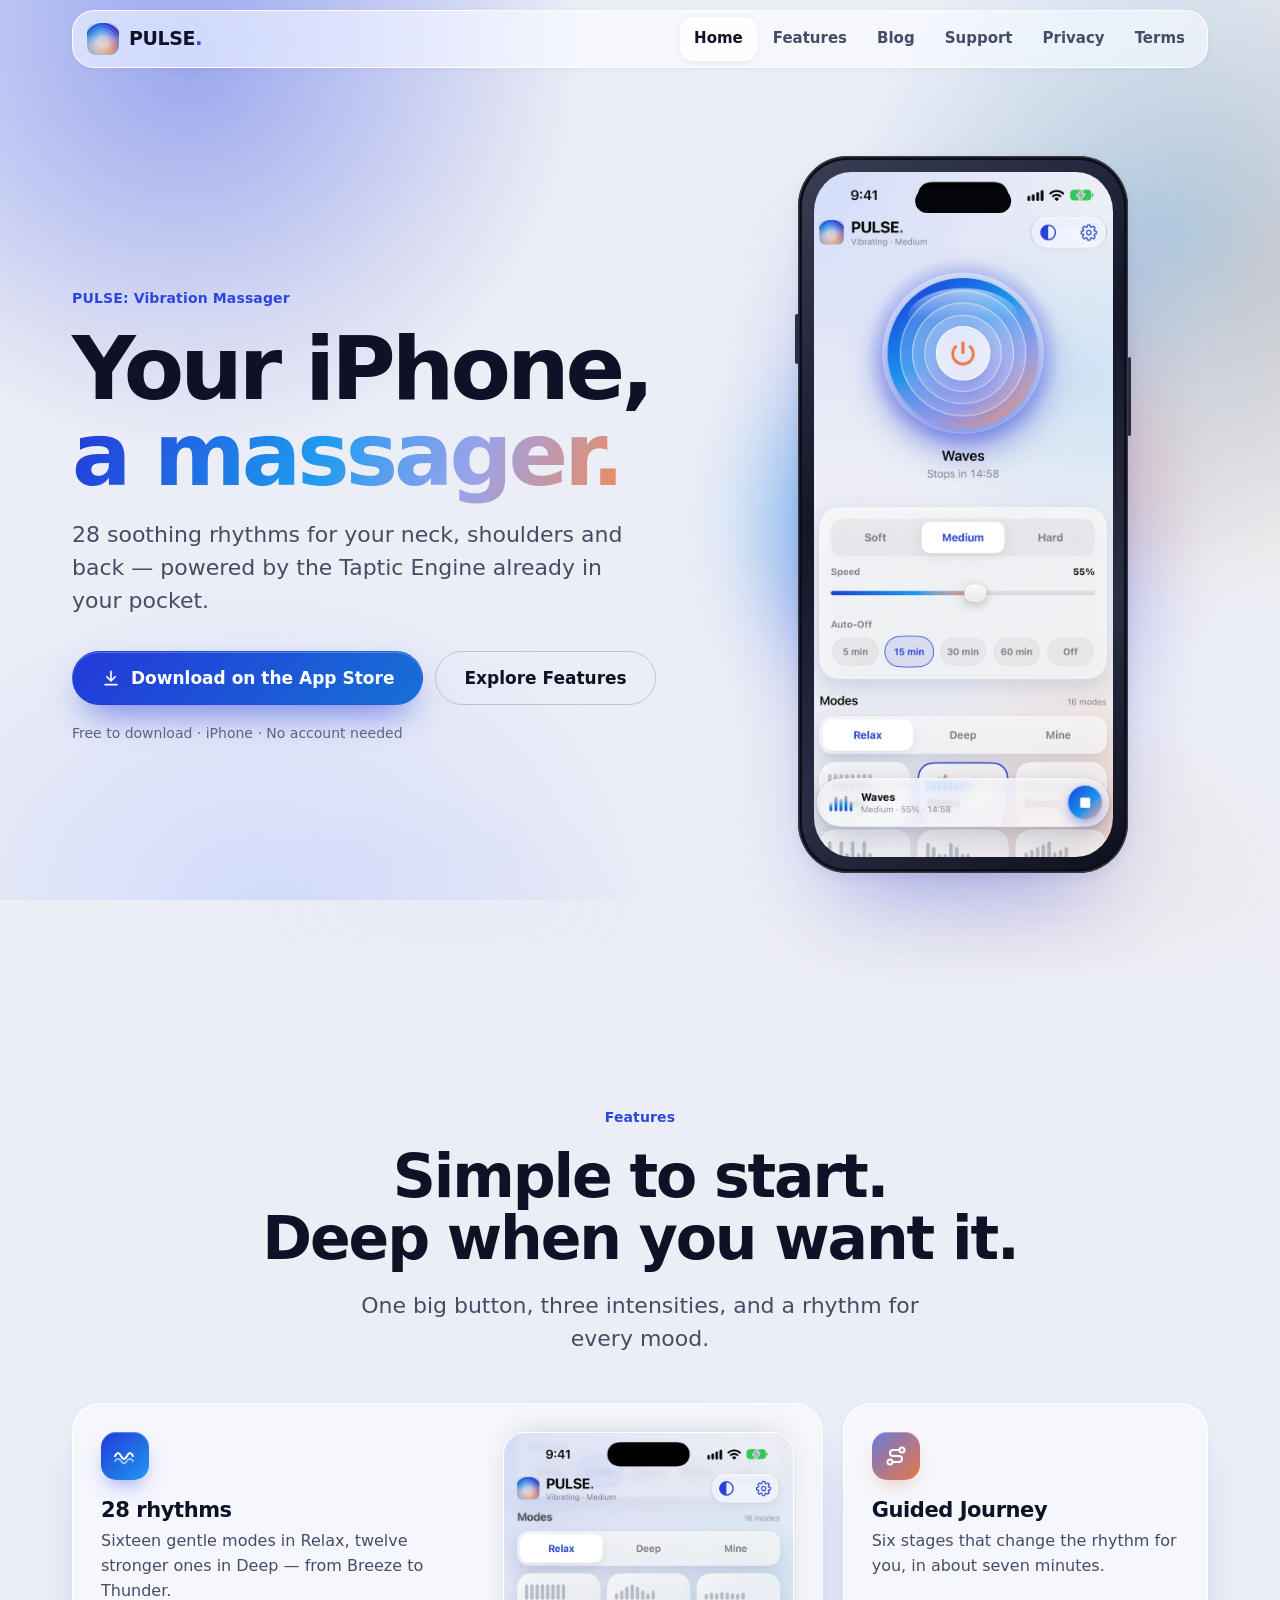
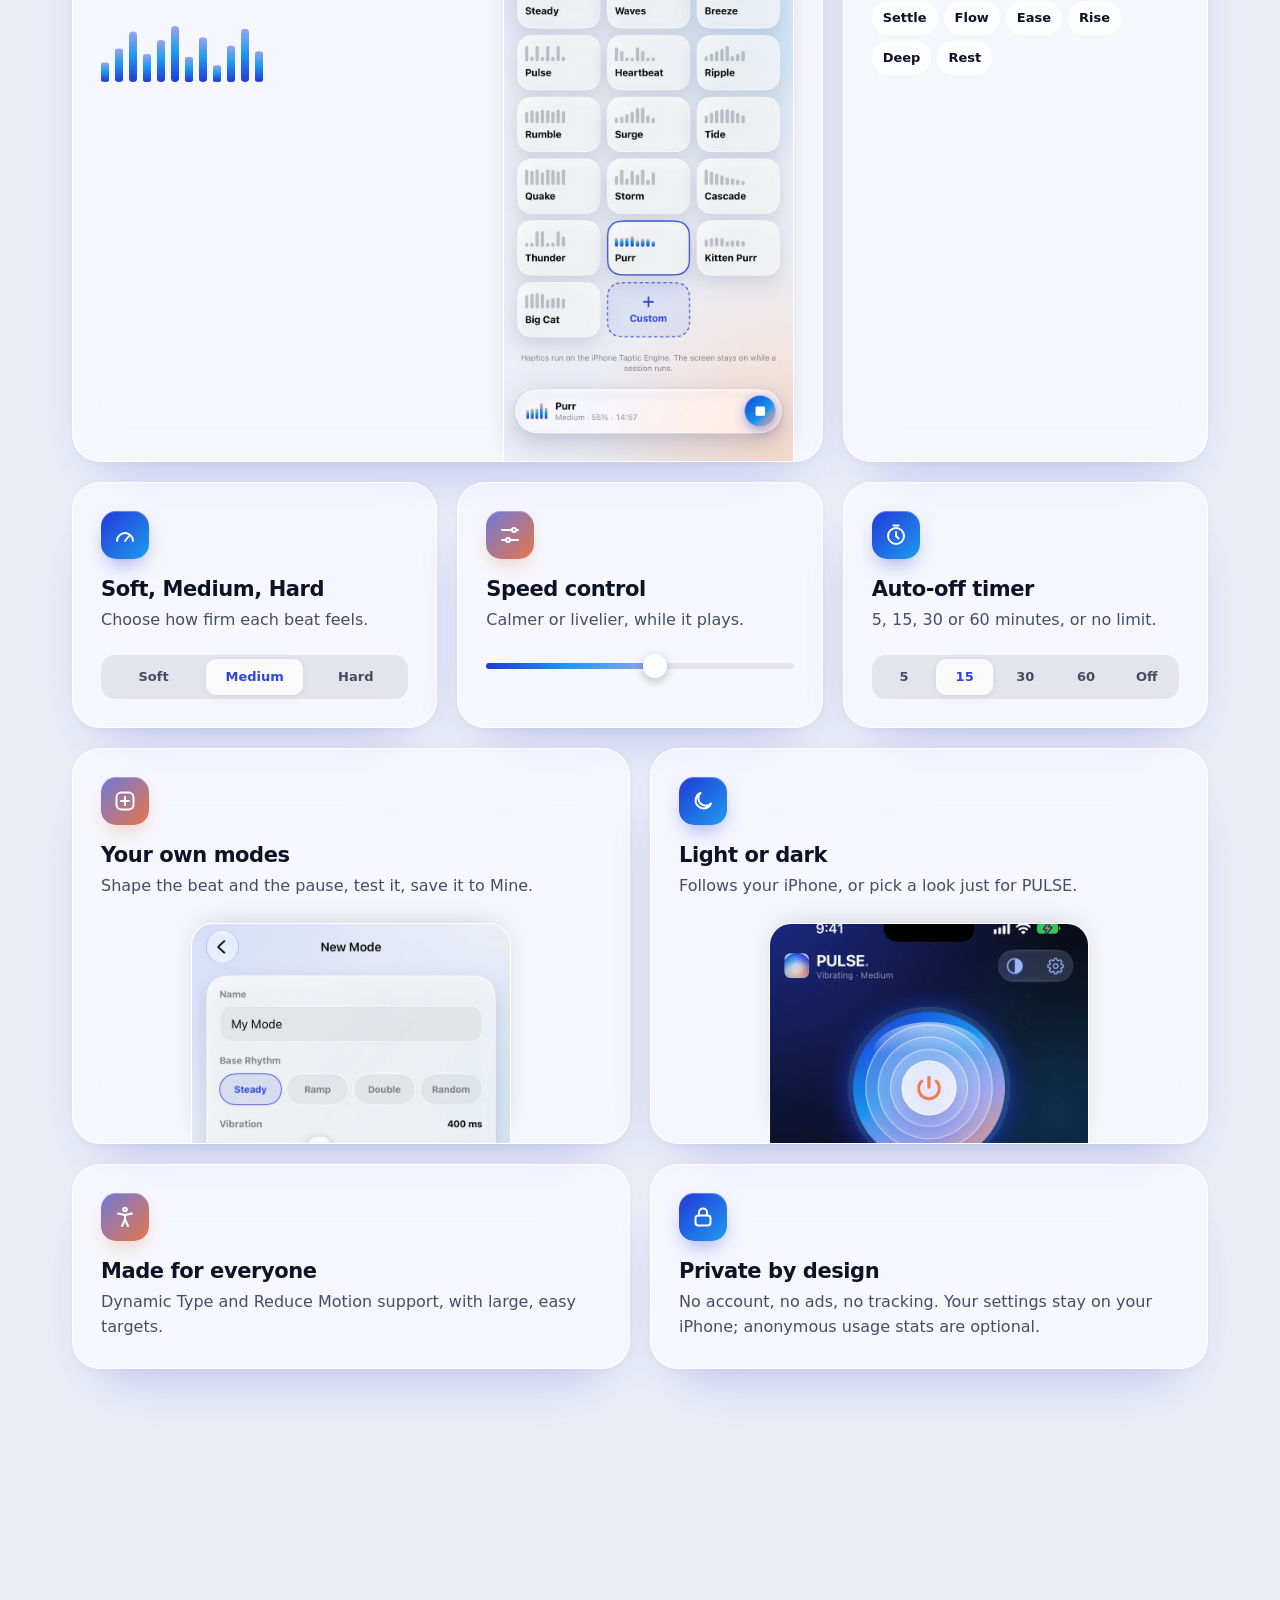
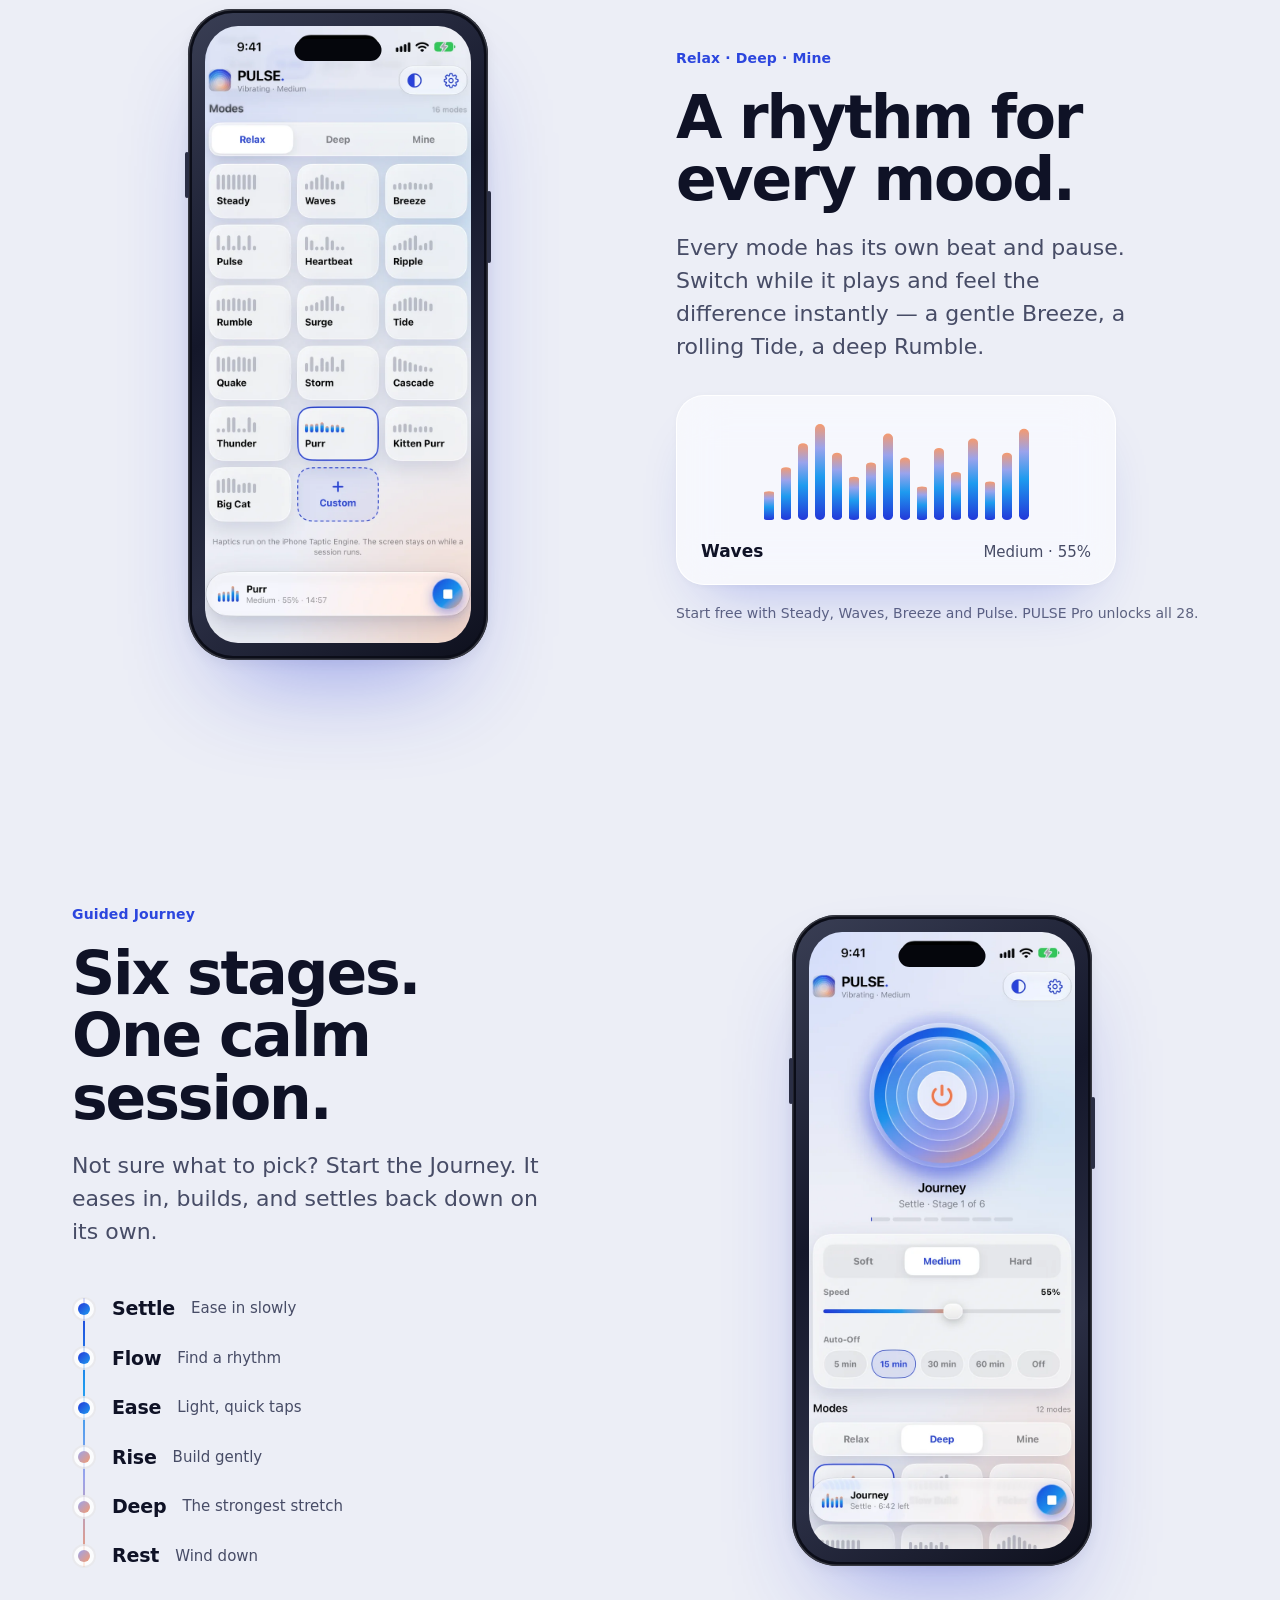
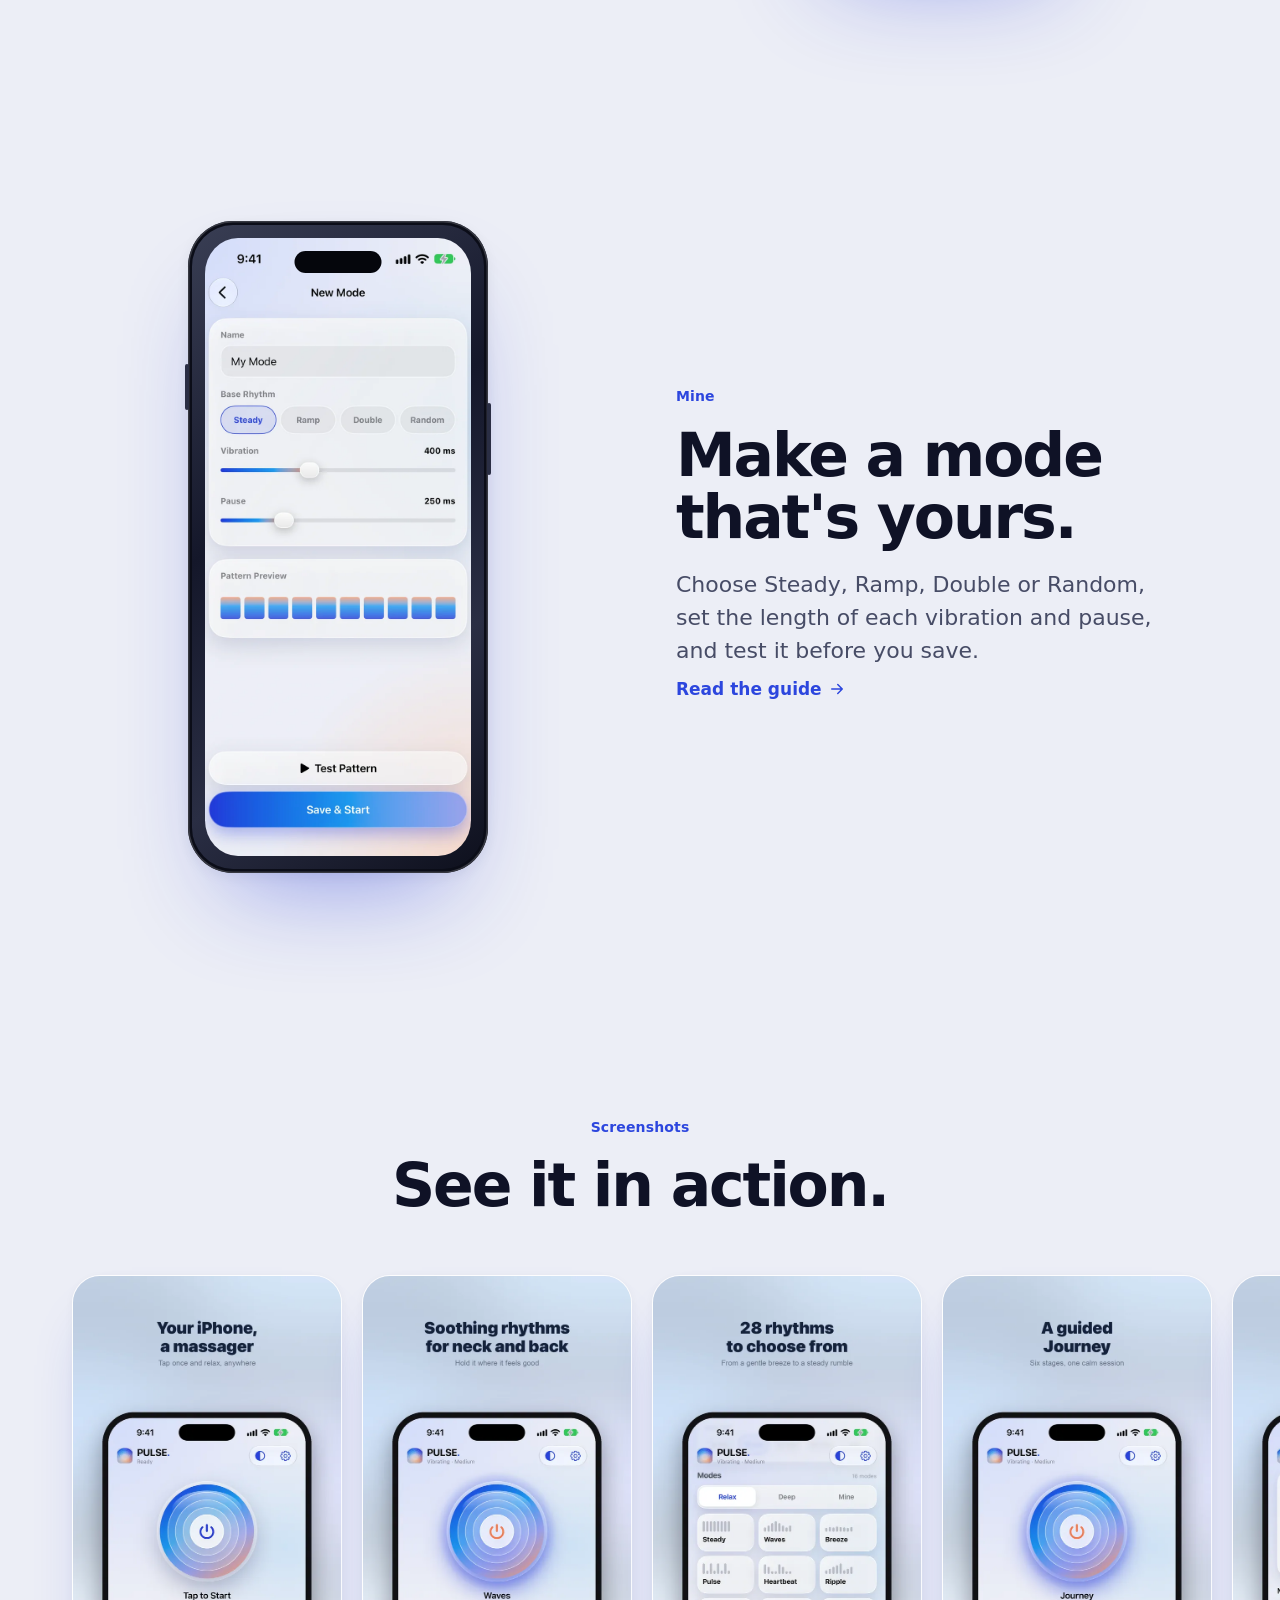
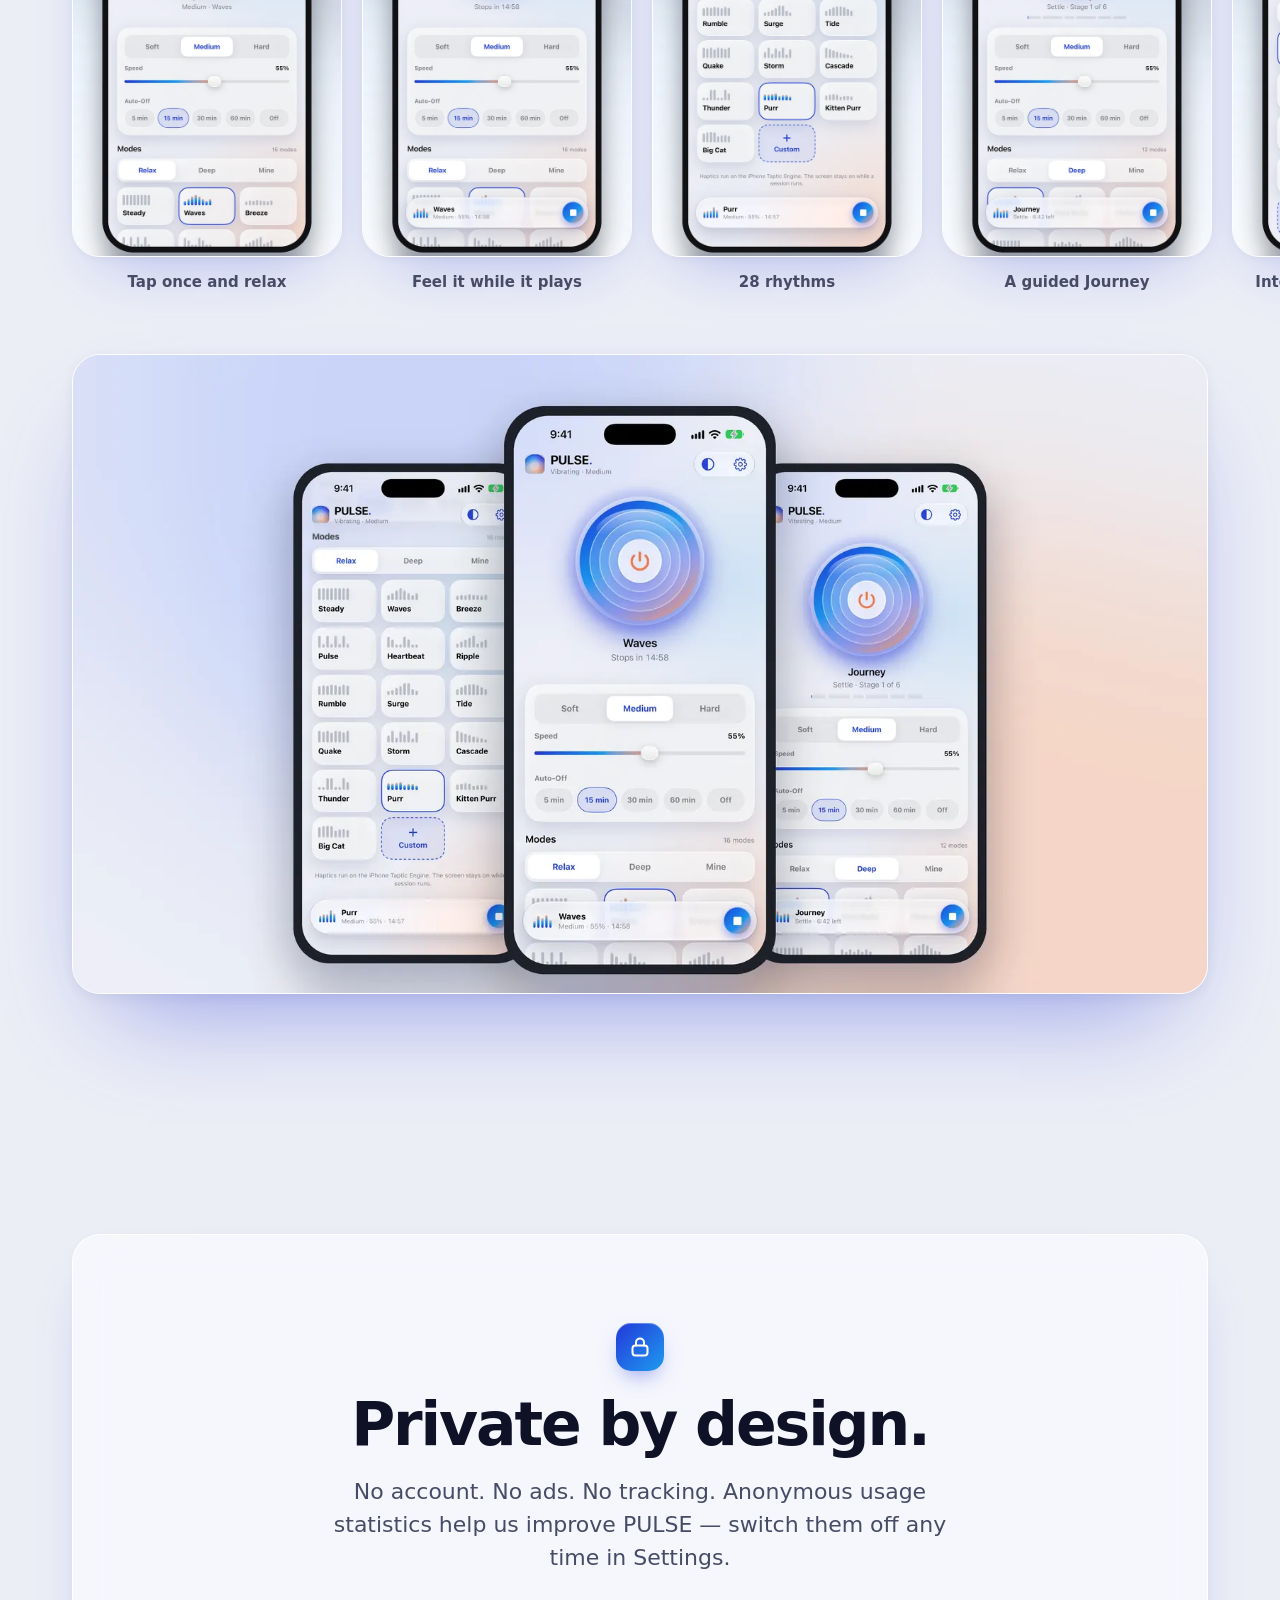
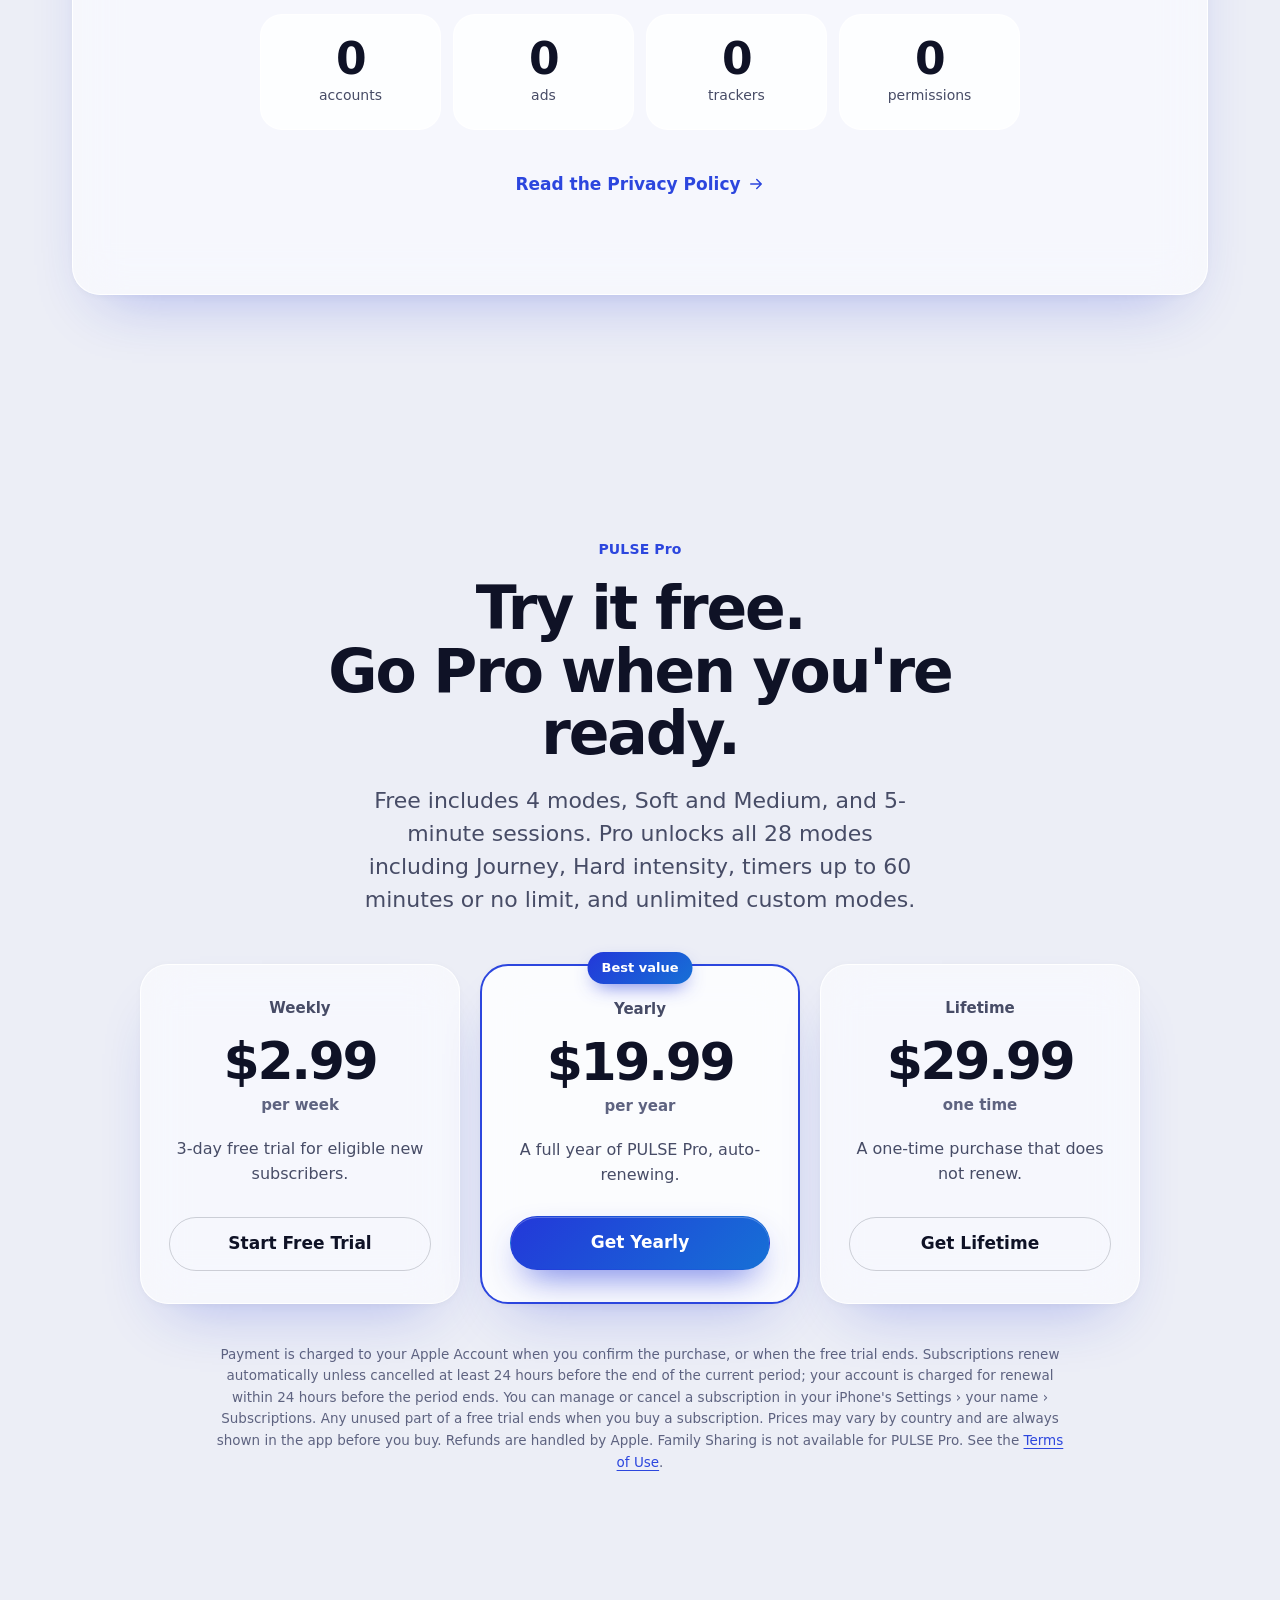
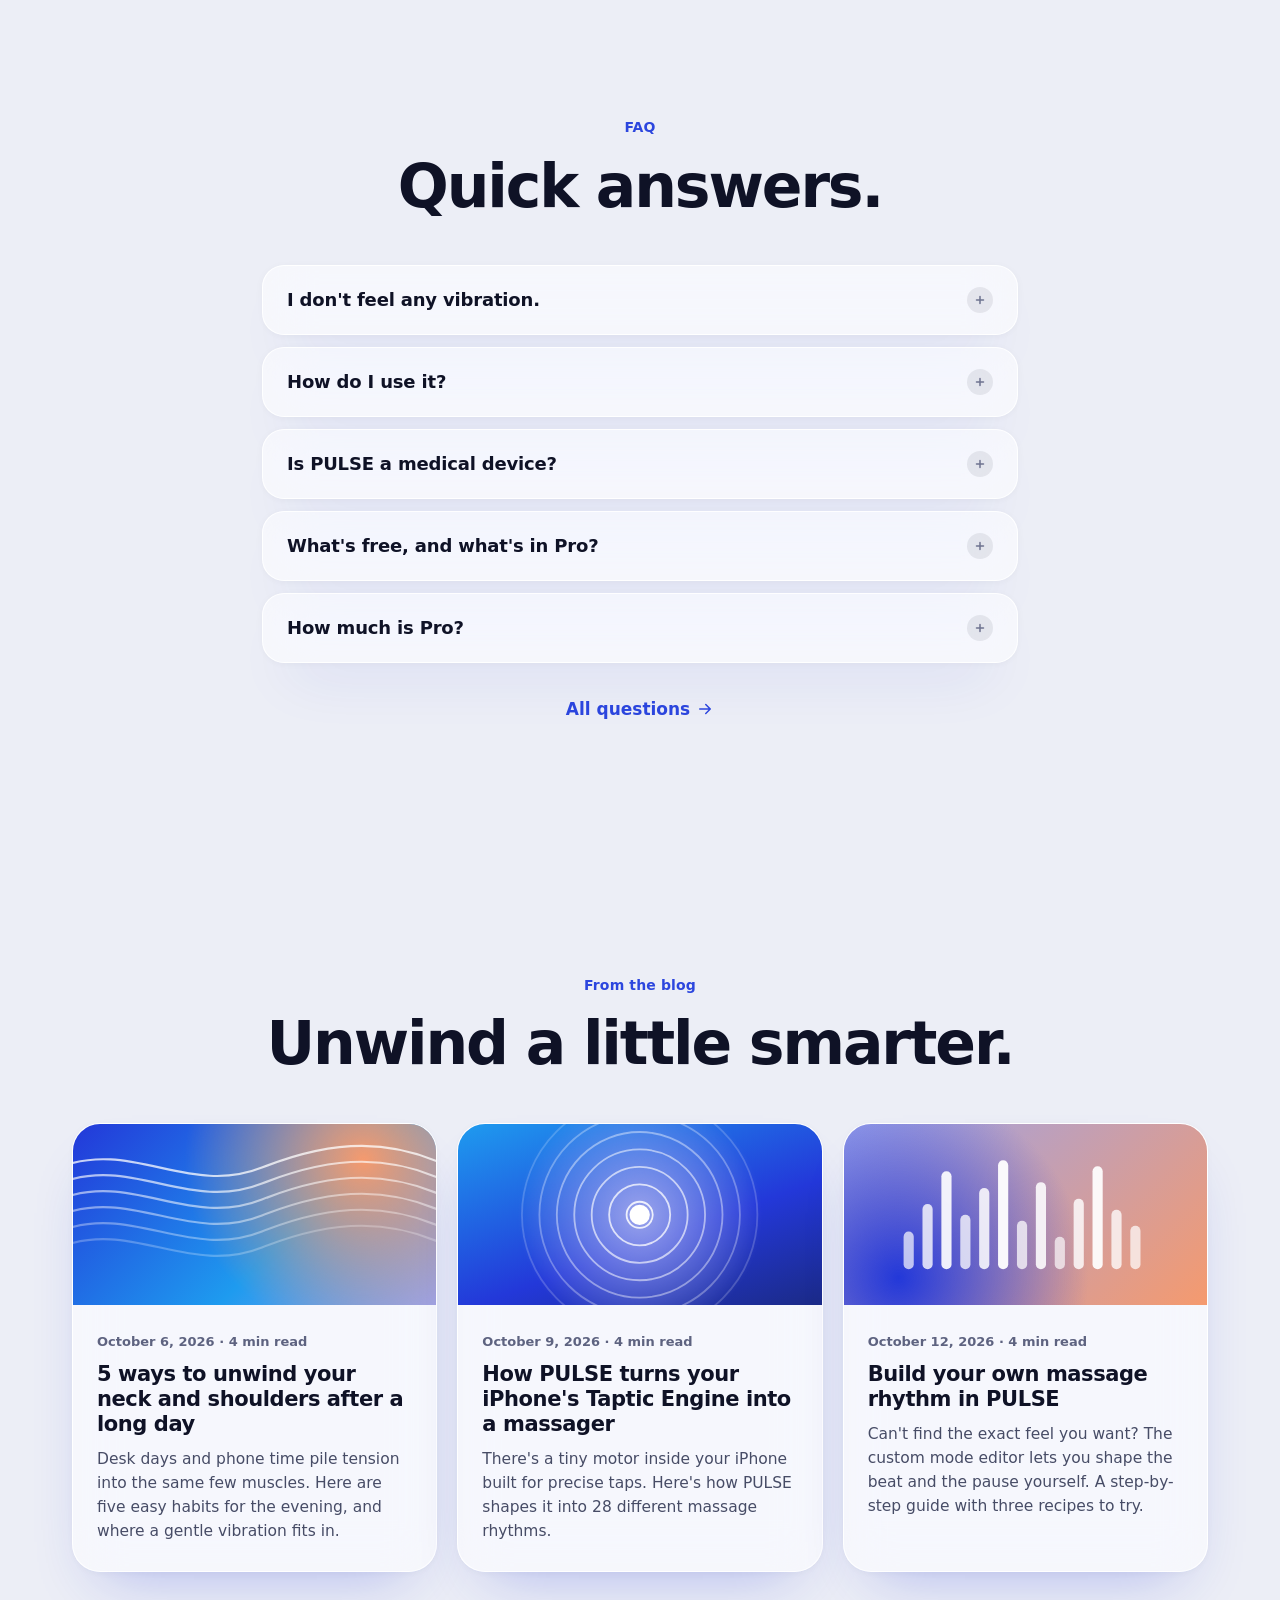
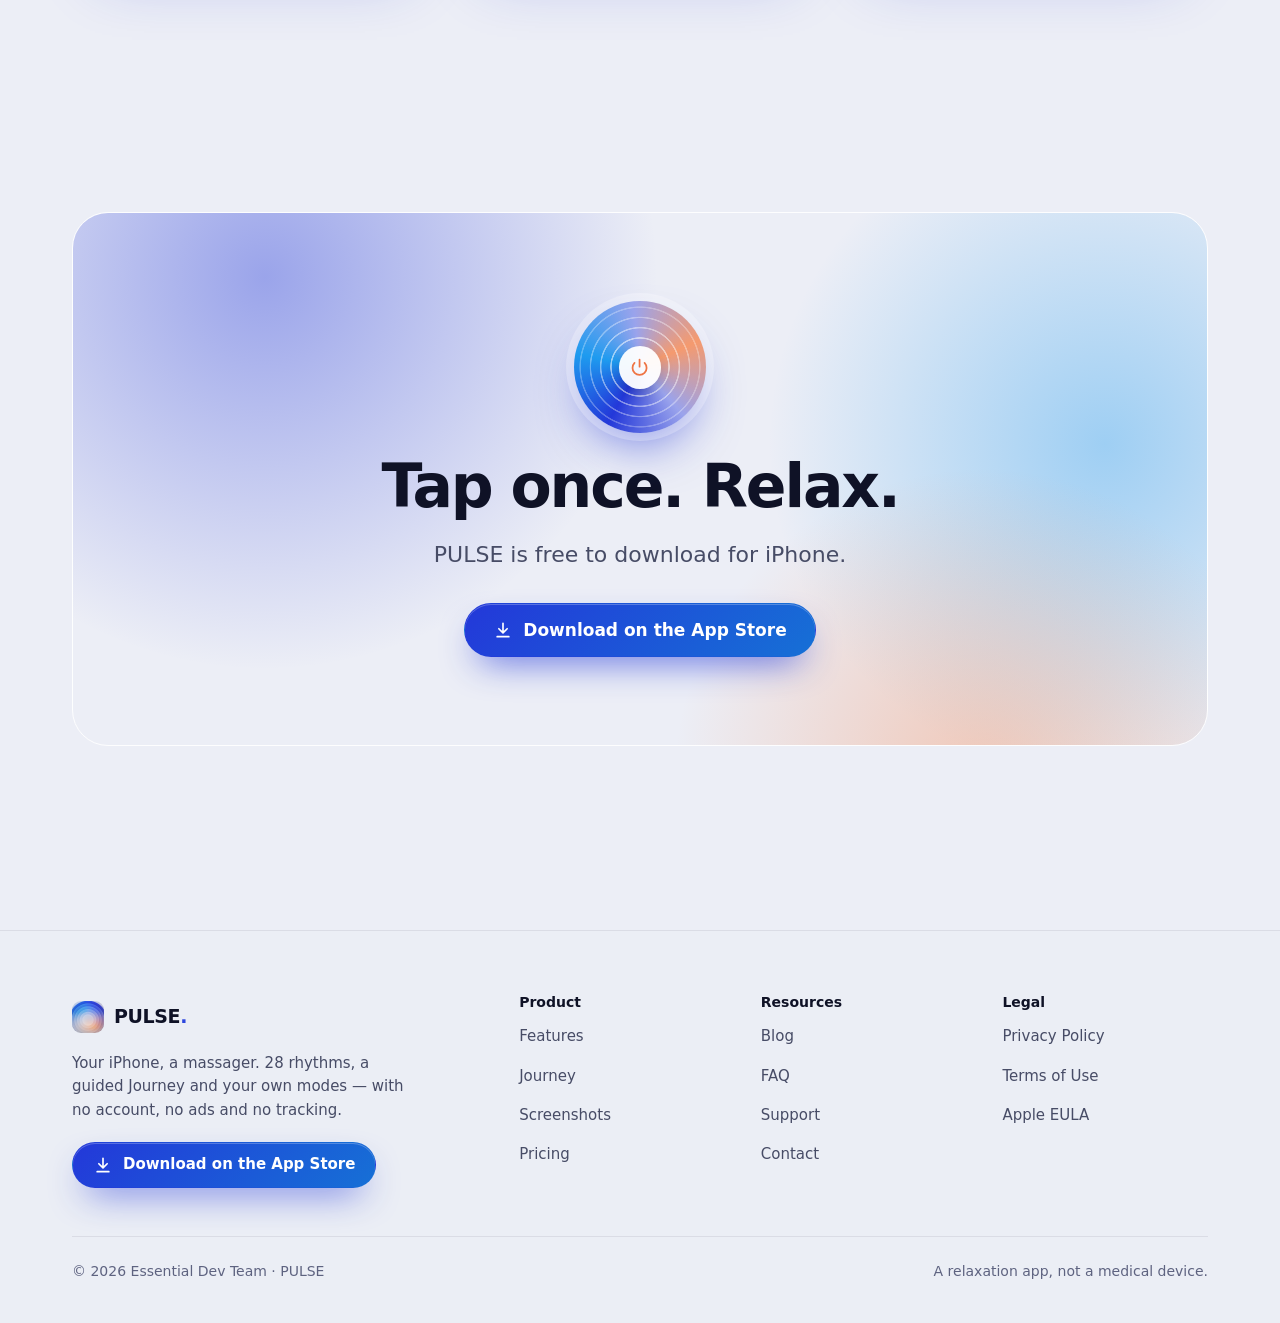
==== commit 58eeb7f5: "Privacy policy: anonymous usage statistics from 1.0.1" ====
--- a/index.html
+++ b/index.html
@@ -123,7 +123,7 @@
           <article class="tile glass t3 reveal" style="--rd:.06s">
             <div class="icon"><svg viewBox="0 0 24 24" fill="none" stroke="currentColor" stroke-width="2" stroke-linecap="round" stroke-linejoin="round" aria-hidden="true"><rect x="4.5" y="10.5" width="15" height="10" rx="3"/><path d="M8 10.5V7.5a4 4 0 0 1 8 0v3"/></svg></div>
             <h3>Private by design</h3>
-            <p>No account, no ads, no tracking. Your settings stay on your iPhone.</p>
+            <p>No account, no ads, no tracking. Your settings stay on your iPhone; anonymous usage stats are optional.</p>
           </article>
         </div>
       </div>
@@ -201,7 +201,7 @@
         <div class="band glass reveal">
           <div class="icon"><svg viewBox="0 0 24 24" fill="none" stroke="currentColor" stroke-width="2" stroke-linecap="round" stroke-linejoin="round" aria-hidden="true"><rect x="4.5" y="10.5" width="15" height="10" rx="3"/><path d="M8 10.5V7.5a4 4 0 0 1 8 0v3"/></svg></div>
           <h2 id="private-title">Private by design.</h2>
-          <p class="lead">No account. No ads. No tracking. Our App Store privacy label is <strong>Data Not Collected</strong>.</p>
+          <p class="lead">No account. No ads. No tracking. Anonymous usage statistics help us improve PULSE — switch them off any time in Settings.</p>
           <div class="pills">
             <div class="pill"><b>0</b><span>accounts</span></div>
             <div class="pill"><b>0</b><span>ads</span></div>
